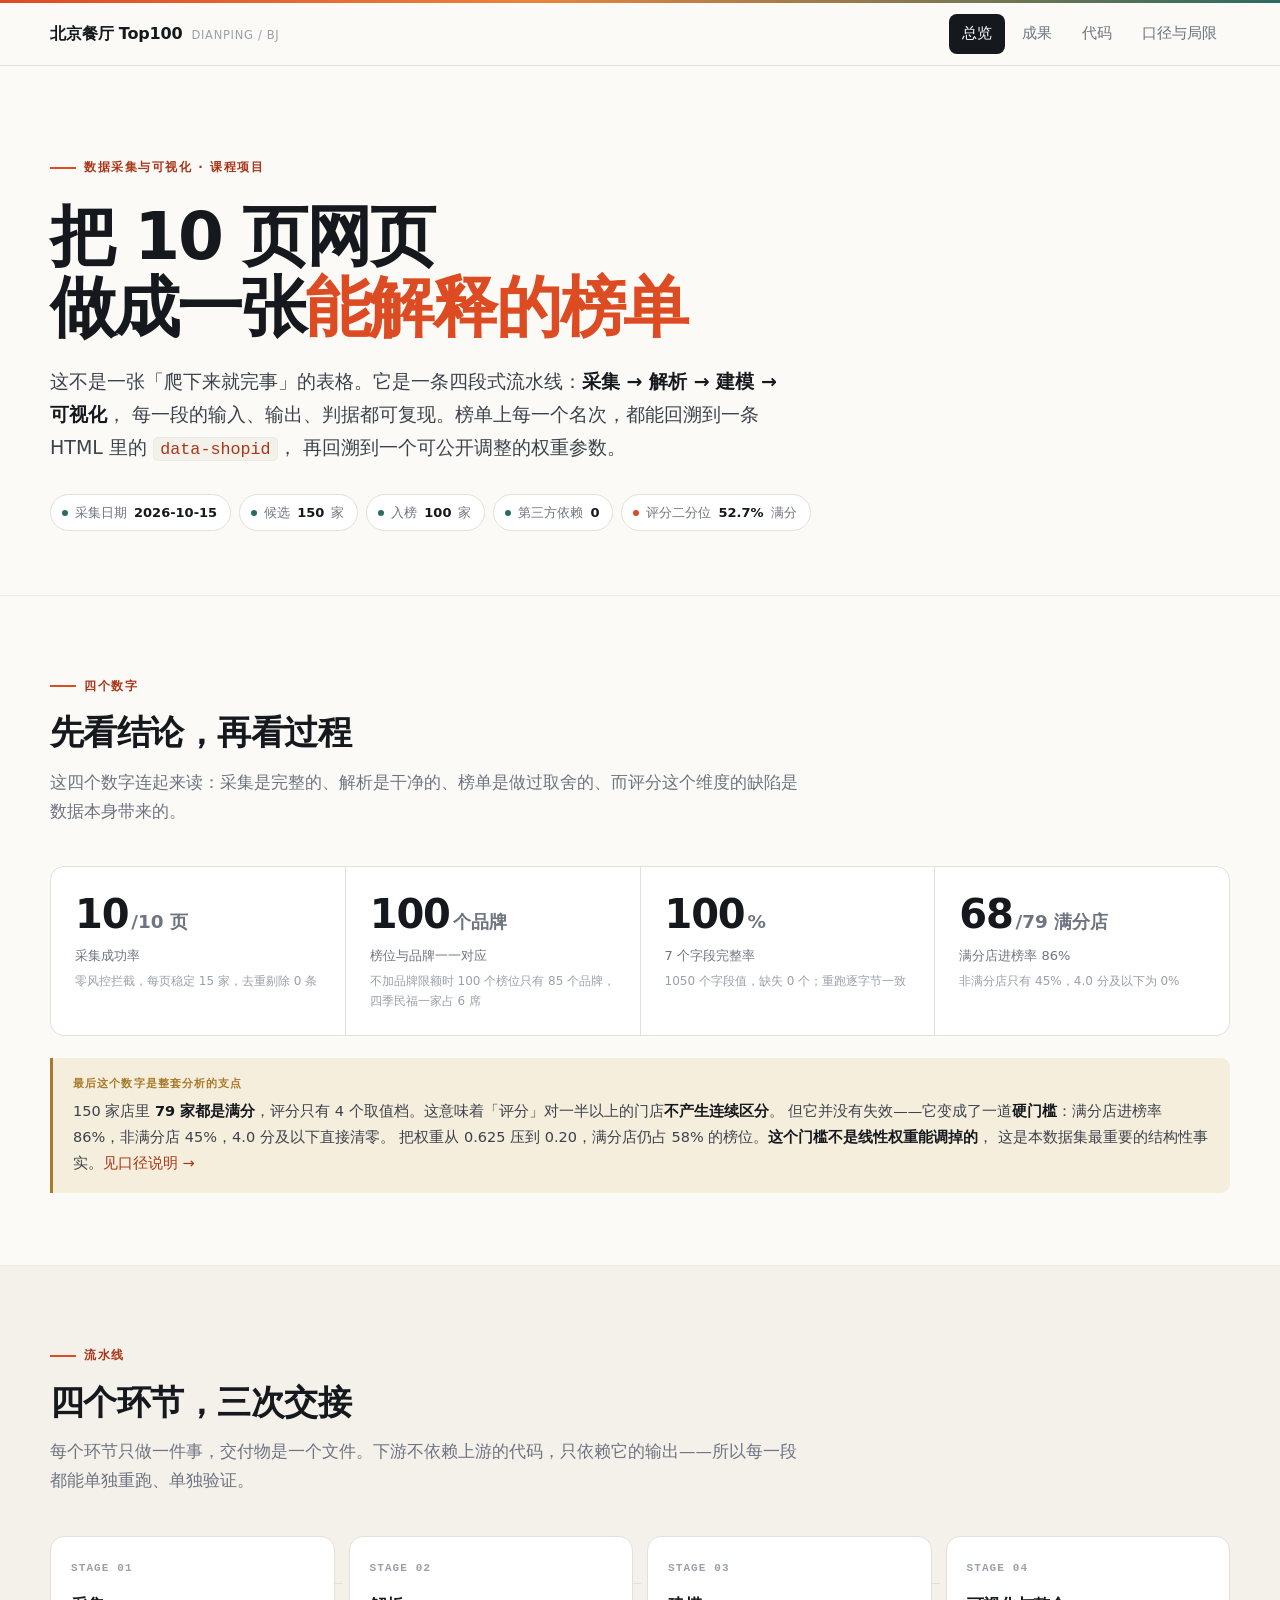
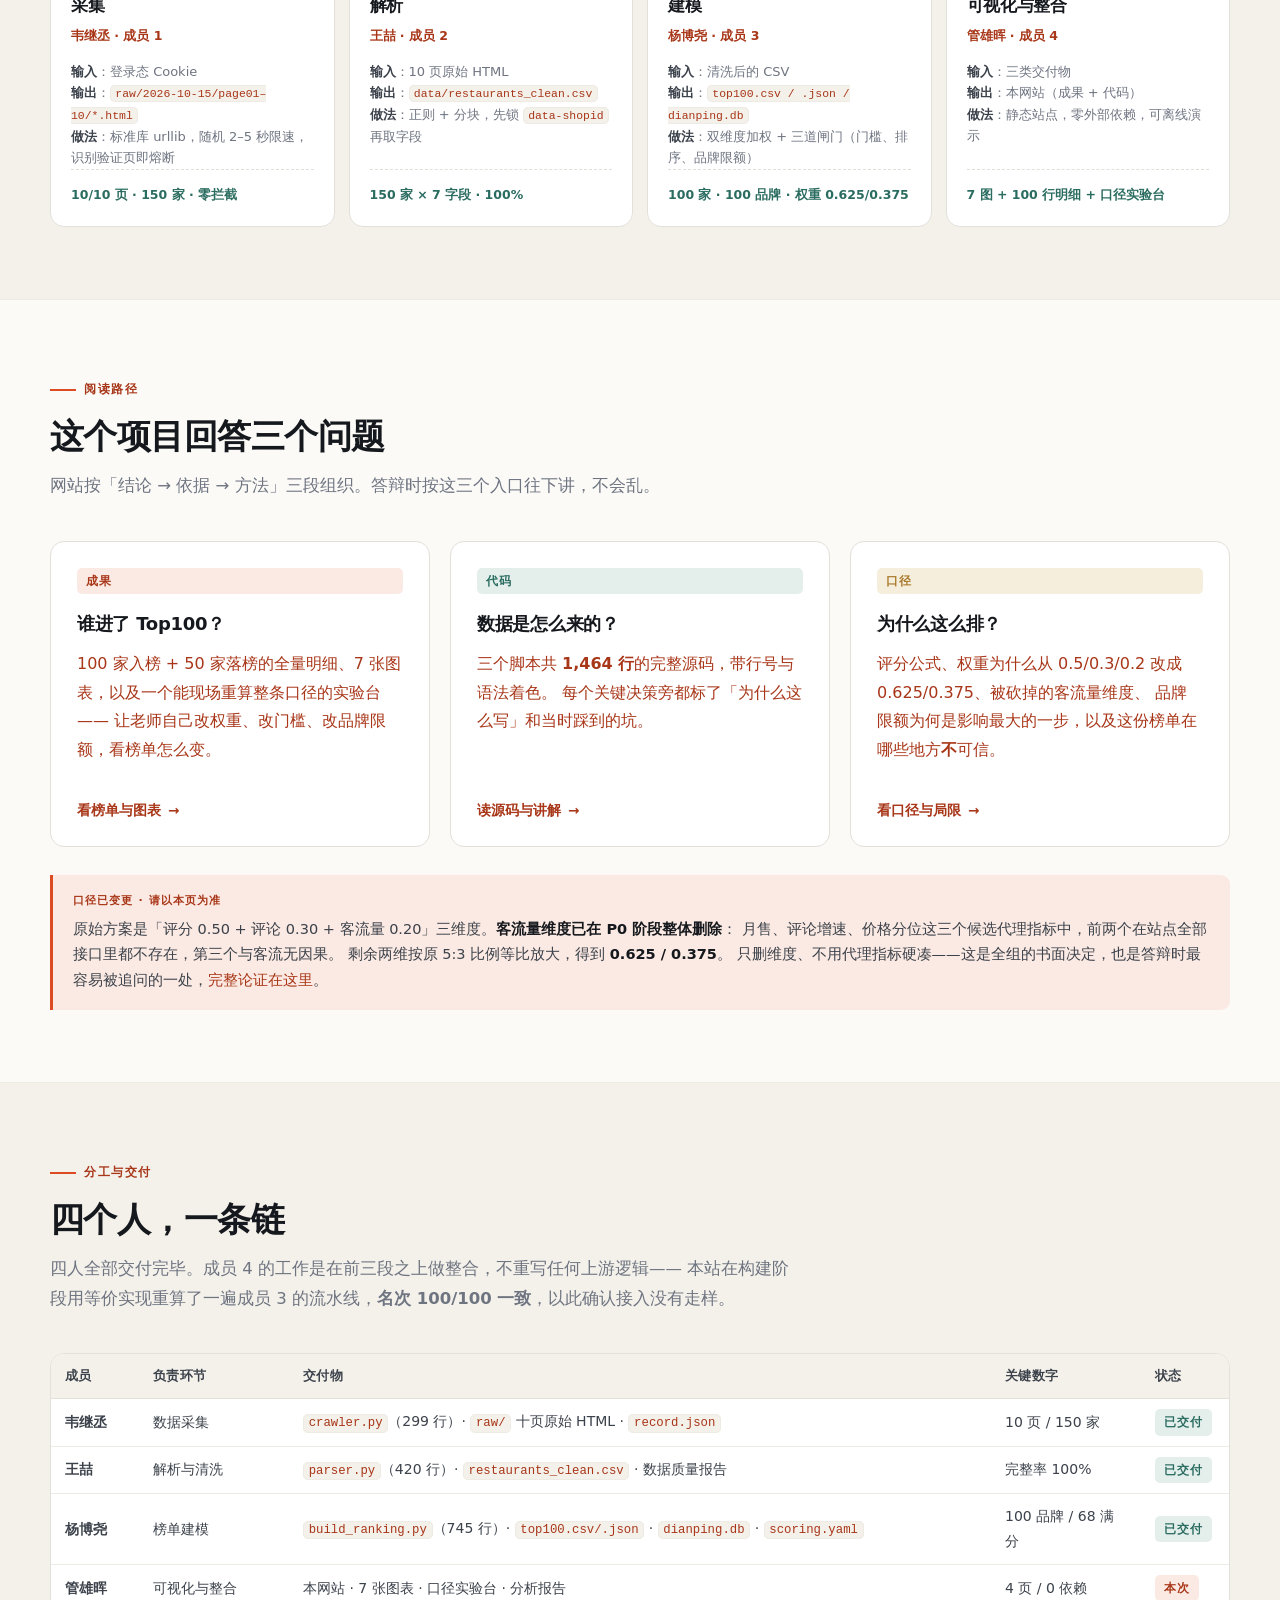
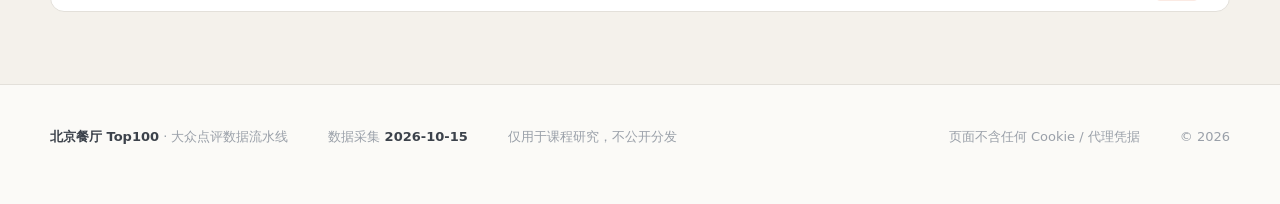
==== index.html @ 72a6d3bc "Initial commit: Beijing restaurant Top100 site (results + code)" ====
<!DOCTYPE html>
<html lang="zh-CN">
<head>
<meta charset="utf-8">
<meta name="viewport" content="width=device-width, initial-scale=1">
<title>北京餐厅 Top100 · 大众点评数据流水线</title>
<meta name="description" content="从 10 页原始网页到一张可解释的餐厅榜单：采集、解析、建模、可视化四段流水线的完整交付。">
<link rel="stylesheet" href="assets/base.css">
<link rel="icon" href="data:image/svg+xml,<svg xmlns='http://www.w3.org/2000/svg' viewBox='0 0 32 32'><rect width='32' height='32' rx='7' fill='%23DD4B22'/><text x='16' y='23' font-size='18' font-family='sans-serif' font-weight='700' fill='white' text-anchor='middle'>京</text></svg>">
</head>
<body data-page="home">

<header class="topbar">
  <div class="wrap topbar-inner">
    <a class="brand" href="index.html"><b>北京餐厅 Top100</b><span>Dianping&nbsp;/&nbsp;BJ</span></a>
    <nav class="nav">
      <a href="index.html" class="on">总览</a>
      <a href="results.html">成果</a>
      <a href="code.html">代码</a>
      <a href="method.html">口径与局限</a>
    </nav>
  </div>
</header>

<main>

<section class="hero">
  <div class="wrap">
    <div class="kicker">数据采集与可视化 · 课程项目</div>
    <h1>把 10 页网页<br>做成一张<em>能解释的榜单</em></h1>
    <p class="lead">
      这不是一张「爬下来就完事」的表格。它是一条四段式流水线：<strong>采集 → 解析 → 建模 → 可视化</strong>，
      每一段的输入、输出、判据都可复现。榜单上每一个名次，都能回溯到一条 HTML 里的 <code>data-shopid</code>，
      再回溯到一个可公开调整的权重参数。
    </p>
    <div class="chips">
      <span class="chip ok"><i></i>采集日期 <b>2026-10-15</b></span>
      <span class="chip ok"><i></i>候选 <b data-num="stats.n">150</b> 家</span>
      <span class="chip ok"><i></i>入榜 <b data-num="stats.n_top">100</b> 家</span>
      <span class="chip ok"><i></i>第三方依赖 <b>0</b></span>
      <span class="chip warn"><i></i>评分二分位 <b>52.7%</b> 满分</span>
    </div>
  </div>
</section>

<section>
  <div class="wrap">
    <div class="sec-head">
      <div class="kicker">四个数字</div>
      <h2>先看结论，再看过程</h2>
      <p>这四个数字连起来读：采集是完整的、解析是干净的、榜单是做过取舍的、而评分这个维度的缺陷是数据本身带来的。</p>
    </div>
    <div class="kpis">
      <div class="kpi">
        <div class="v"><span data-num="stats.pages">10</span><small>/10 页</small></div>
        <div class="k">采集成功率</div>
        <div class="knote">零风控拦截，每页稳定 <span data-num="stats.per_page">15</span> 家，去重剔除 0 条</div>
      </div>
      <div class="kpi">
        <div class="v"><span data-num="meta.boundary.brands">100</span><small>个品牌</small></div>
        <div class="k">榜位与品牌一一对应</div>
        <div class="knote">不加品牌限额时 100 个榜位只有 85 个品牌，四季民福一家占 6 席</div>
      </div>
      <div class="kpi">
        <div class="v">100<small>%</small></div>
        <div class="k">7 个字段完整率</div>
        <div class="knote">1050 个字段值，缺失 0 个；重跑逐字节一致</div>
      </div>
      <div class="kpi">
        <div class="v"><span data-num="meta.boundary.n5">68</span><small>/79 满分店</small></div>
        <div class="k">满分店进榜率 <span data-num="meta.boundary.band5_rate">86</span>%</div>
        <div class="knote">非满分店只有 <span data-num="meta.boundary.nonfull_rate">45</span>%，4.0 分及以下为 0%</div>
      </div>
    </div>
    <div class="note gold" style="margin-top:22px">
      <span class="tag">最后这个数字是整套分析的支点</span>
      <p>150 家店里 <b>79 家都是满分</b>，评分只有 4 个取值档。这意味着「评分」对一半以上的门店<b>不产生连续区分</b>。
      但它并没有失效——它变成了一道<b>硬门槛</b>：满分店进榜率 86%，非满分店 45%，4.0 分及以下直接清零。
      把权重从 0.625 压到 0.20，满分店仍占 58% 的榜位。<b>这个门槛不是线性权重能调掉的</b>，
      这是本数据集最重要的结构性事实。<a href="method.html">见口径说明 →</a></p>
    </div>
  </div>
</section>

<section class="tint">
  <div class="wrap">
    <div class="sec-head">
      <div class="kicker">流水线</div>
      <h2>四个环节，三次交接</h2>
      <p>每个环节只做一件事，交付物是一个文件。下游不依赖上游的代码，只依赖它的输出——所以每一段都能单独重跑、单独验证。</p>
    </div>
    <div class="pipe">
      <div class="stage">
        <div class="idx">STAGE 01</div>
        <h3>采集</h3>
        <div class="who">韦继丞 · 成员 1</div>
        <div class="io">
          <b>输入</b>：登录态 Cookie<br>
          <b>输出</b>：<code>raw/2026-10-15/page01–10/*.html</code><br>
          <b>做法</b>：标准库 urllib，随机 2–5 秒限速，识别验证页即熔断
        </div>
        <div class="verdict">10/10 页 · 150 家 · 零拦截</div>
      </div>
      <div class="stage">
        <div class="idx">STAGE 02</div>
        <h3>解析</h3>
        <div class="who">王喆 · 成员 2</div>
        <div class="io">
          <b>输入</b>：10 页原始 HTML<br>
          <b>输出</b>：<code>data/restaurants_clean.csv</code><br>
          <b>做法</b>：正则 + 分块，先锁 <code>data-shopid</code> 再取字段
        </div>
        <div class="verdict">150 家 × 7 字段 · 100%</div>
      </div>
      <div class="stage">
        <div class="idx">STAGE 03</div>
        <h3>建模</h3>
        <div class="who">杨博尧 · 成员 3</div>
        <div class="io">
          <b>输入</b>：清洗后的 CSV<br>
          <b>输出</b>：<code>top100.csv / .json / dianping.db</code><br>
          <b>做法</b>：双维度加权 + 三道闸门（门槛、排序、品牌限额）
        </div>
        <div class="verdict">100 家 · 100 品牌 · 权重 0.625/0.375</div>
      </div>
      <div class="stage">
        <div class="idx">STAGE 04</div>
        <h3>可视化与整合</h3>
        <div class="who">管雄晖 · 成员 4</div>
        <div class="io">
          <b>输入</b>：三类交付物<br>
          <b>输出</b>：本网站（成果 + 代码）<br>
          <b>做法</b>：静态站点，零外部依赖，可离线演示
        </div>
        <div class="verdict">7 图 + 100 行明细 + 口径实验台</div>
      </div>
    </div>
  </div>
</section>

<section>
  <div class="wrap">
    <div class="sec-head">
      <div class="kicker">阅读路径</div>
      <h2>这个项目回答三个问题</h2>
      <p>网站按「结论 → 依据 → 方法」三段组织。答辩时按这三个入口往下讲，不会乱。</p>
    </div>
    <div class="grid-3">
      <a class="card card-link" href="results.html">
        <span class="tagline warn">成果</span>
        <h3 style="margin-top:14px">谁进了 Top100？</h3>
        <p>100 家入榜 + 50 家落榜的全量明细、7 张图表，以及一个能现场重算整条口径的实验台——
        让老师自己改权重、改门槛、改品牌限额，看榜单怎么变。</p>
        <span class="arrow">看榜单与图表</span>
      </a>
      <a class="card card-link" href="code.html">
        <span class="tagline">代码</span>
        <h3 style="margin-top:14px">数据是怎么来的？</h3>
        <p>三个脚本共 <b>1,464 行</b>的完整源码，带行号与语法着色。
        每个关键决策旁都标了「为什么这么写」和当时踩到的坑。</p>
        <span class="arrow">读源码与讲解</span>
      </a>
      <a class="card card-link" href="method.html">
        <span class="tagline gold">口径</span>
        <h3 style="margin-top:14px">为什么这么排？</h3>
        <p>评分公式、权重为什么从 0.5/0.3/0.2 改成 0.625/0.375、被砍掉的客流量维度、
        品牌限额为何是影响最大的一步，以及这份榜单在哪些地方<b>不</b>可信。</p>
        <span class="arrow">看口径与局限</span>
      </a>
    </div>

    <div class="note" style="margin-top:28px">
      <span class="tag">口径已变更 · 请以本页为准</span>
      <p>原始方案是「评分 0.50 + 评论 0.30 + 客流量 0.20」三维度。<b>客流量维度已在 P0 阶段整体删除</b>：
      月售、评论增速、价格分位这三个候选代理指标中，前两个在站点全部接口里都不存在，第三个与客流无因果。
      剩余两维按原 5:3 比例等比放大，得到 <b>0.625 / 0.375</b>。
      只删维度、不用代理指标硬凑——这是全组的书面决定，也是答辩时最容易被追问的一处，<a href="method.html">完整论证在这里</a>。</p>
    </div>
  </div>
</section>

<section class="tint">
  <div class="wrap">
    <div class="sec-head">
      <div class="kicker">分工与交付</div>
      <h2>四个人，一条链</h2>
      <p>四人全部交付完毕。成员 4 的工作是在前三段之上做整合，不重写任何上游逻辑——
      本站在构建阶段用等价实现重算了一遍成员 3 的流水线，<b>名次 100/100 一致</b>，以此确认接入没有走样。</p>
    </div>
    <div class="tbl-wrap">
      <table class="tbl">
        <thead>
          <tr><th style="width:88px">成员</th><th style="width:150px">负责环节</th><th>交付物</th><th style="width:150px">关键数字</th><th style="width:88px">状态</th></tr>
        </thead>
        <tbody>
          <tr>
            <td><b>韦继丞</b></td><td>数据采集</td>
            <td><code>crawler.py</code>（299 行）· <code>raw/</code> 十页原始 HTML · <code>record.json</code></td>
            <td class="num">10 页 / 150 家</td>
            <td><span class="tagline">已交付</span></td>
          </tr>
          <tr>
            <td><b>王喆</b></td><td>解析与清洗</td>
            <td><code>parser.py</code>（420 行）· <code>restaurants_clean.csv</code> · 数据质量报告</td>
            <td class="num">完整率 100%</td>
            <td><span class="tagline">已交付</span></td>
          </tr>
          <tr>
            <td><b>杨博尧</b></td><td>榜单建模</td>
            <td><code>build_ranking.py</code>（745 行）· <code>top100.csv/.json</code> · <code>dianping.db</code> · <code>scoring.yaml</code></td>
            <td class="num">100 品牌 / 68 满分</td>
            <td><span class="tagline">已交付</span></td>
          </tr>
          <tr>
            <td><b>管雄晖</b></td><td>可视化与整合</td>
            <td>本网站 · 7 张图表 · 口径实验台 · 分析报告</td>
            <td class="num">4 页 / 0 依赖</td>
            <td><span class="tagline warn">本次</span></td>
          </tr>
        </tbody>
      </table>
    </div>
  </div>
</section>

</main>

<footer>
  <div class="wrap row">
    <span><b>北京餐厅 Top100</b> · 大众点评数据流水线</span>
    <span>数据采集 <b>2026-10-15</b></span>
    <span>仅用于课程研究，不公开分发</span>
    <span class="sep"></span>
    <span>页面不含任何 Cookie / 代理凭据</span>
    <span>© <span id="year">2026</span></span>
  </div>
</footer>

<script src="assets/data.js"></script>
<script src="assets/app.js"></script>
</body>
</html>
---- assets/base.css ----
/* ==========================================================================
   北京餐厅 Top100 · 站点样式
   零外部依赖：无 CDN、无 Web Font、无框架。答辩现场断网也能完整显示。
   ========================================================================== */

:root {
  --ink:        #15181D;
  --ink-2:      #3C424B;
  --ink-3:      #6E7480;
  --ink-4:      #9AA0A9;
  --line:       #E3E0DA;
  --line-soft:  #EEEBE5;
  --bg:         #FBFAF7;
  --bg-tint:    #F4F1EB;
  --card:       #FFFFFF;

  --brand:      #DD4B22;
  --brand-ink:  #A83618;
  --brand-soft: #FBEAE3;
  --teal:       #2A6C60;
  --teal-soft:  #E4EFEC;
  --gold:       #A8792A;
  --gold-soft:  #F6EEDD;

  --radius:     14px;
  --radius-sm:  9px;
  --shadow:     0 1px 2px rgba(21, 24, 29, .04), 0 8px 24px -12px rgba(21, 24, 29, .12);

  --mono: "Cascadia Mono", "JetBrains Mono", "SFMono-Regular", Consolas, "Liberation Mono", monospace;
  --sans: system-ui, -apple-system, "Segoe UI", "Microsoft YaHei", "PingFang SC",
          "Hiragino Sans GB", "Noto Sans SC", sans-serif;
}

* { box-sizing: border-box; }

html { -webkit-text-size-adjust: 100%; scroll-behavior: smooth; }

body {
  margin: 0;
  background: var(--bg);
  color: var(--ink-2);
  font-family: var(--sans);
  font-size: 16px;
  line-height: 1.78;
  -webkit-font-smoothing: antialiased;
  text-rendering: optimizeLegibility;
}

img { max-width: 100%; display: block; }
a { color: var(--brand-ink); text-decoration: none; }
a:hover { text-decoration: underline; text-underline-offset: 3px; }

h1, h2, h3, h4 { color: var(--ink); font-weight: 700; letter-spacing: -.015em; margin: 0; }
p { margin: 0 0 1em; }
ul, ol { margin: 0 0 1em; padding-left: 1.35em; }
li { margin: .3em 0; }
strong { color: var(--ink); font-weight: 650; }
code {
  font-family: var(--mono);
  font-size: .88em;
  background: var(--bg-tint);
  border: 1px solid var(--line-soft);
  border-radius: 5px;
  padding: .1em .38em;
  color: var(--brand-ink);
}

.num { font-variant-numeric: tabular-nums; font-feature-settings: "tnum" 1; }

/* ------------------------------------------------------------------ 布局 */
.wrap { width: min(1180px, 100% - 48px); margin-inline: auto; }
.wrap-narrow { width: min(880px, 100% - 48px); margin-inline: auto; }

section { padding: 72px 0; }
section + section { border-top: 1px solid var(--line-soft); }
section.tint { background: var(--bg-tint); }

.stack-sm > * + * { margin-top: 12px; }
.stack    > * + * { margin-top: 22px; }
.stack-lg > * + * { margin-top: 40px; }

/* ------------------------------------------------------------------ 顶栏 */
.topbar {
  position: sticky; top: 0; z-index: 50;
  background: rgba(251, 250, 247, .9);
  backdrop-filter: saturate(1.6) blur(12px);
  border-bottom: 1px solid var(--line);
}
.topbar::before {
  content: ""; display: block; height: 3px;
  background: linear-gradient(90deg, var(--brand) 0%, #E8843D 42%, var(--teal) 100%);
}
.topbar-inner {
  display: flex; align-items: center; gap: 28px;
  height: 62px;
}
.brand { display: flex; align-items: baseline; gap: 9px; flex: none; }
.brand b { font-size: 16px; font-weight: 700; color: var(--ink); letter-spacing: -.01em; }
.brand span { font-size: 11.5px; color: var(--ink-4); letter-spacing: .06em; text-transform: uppercase; }

.nav { display: flex; gap: 4px; margin-left: auto; flex-wrap: wrap; }
.nav a {
  padding: 7px 13px; border-radius: 8px; font-size: 14.5px;
  color: var(--ink-3); font-weight: 500; white-space: nowrap;
}
.nav a:hover { background: var(--bg-tint); color: var(--ink); text-decoration: none; }
.nav a.on { background: var(--ink); color: #fff; }

/* ------------------------------------------------------------------ 页头 */
.hero { padding: 84px 0 64px; }
.kicker {
  display: inline-flex; align-items: center; gap: 8px;
  font-size: 12px; font-weight: 650; letter-spacing: .13em; text-transform: uppercase;
  color: var(--brand-ink); margin-bottom: 22px;
}
.kicker::before { content: ""; width: 26px; height: 2px; background: var(--brand); }

.hero h1 {
  font-size: clamp(38px, 5.6vw, 66px);
  line-height: 1.08;
  letter-spacing: -.035em;
  margin: 0 0 22px;
}
.hero h1 em { font-style: normal; color: var(--brand); }

.lead {
  font-size: clamp(16px, 1.6vw, 19px);
  line-height: 1.72;
  color: var(--ink-2);
  max-width: 62ch;
  margin-bottom: 30px;
}

.chips { display: flex; flex-wrap: wrap; gap: 8px; }
.chip {
  display: inline-flex; align-items: center; gap: 7px;
  padding: 6px 13px 6px 11px;
  border: 1px solid var(--line); border-radius: 999px;
  background: var(--card);
  font-size: 13px; color: var(--ink-3);
  font-variant-numeric: tabular-nums;
}
.chip b { color: var(--ink); font-weight: 650; }
.chip i { width: 6px; height: 6px; border-radius: 50%; background: var(--ink-4); font-style: normal; }
.chip.ok i { background: var(--teal); }
.chip.warn i { background: var(--brand); }
button.chip { font: inherit; cursor: pointer; font-size: 13px; color: var(--ink-3); }
button.chip:hover { border-color: var(--ink-4); color: var(--ink); }
button.chip.on { border-color: var(--ink); color: var(--ink); font-weight: 600; background: var(--bg-tint); }

/* ------------------------------------------------------------------ 标题块 */
.sec-head { margin-bottom: 40px; max-width: 74ch; }
.sec-head .kicker { margin-bottom: 14px; }
.sec-head h2 { font-size: clamp(25px, 3vw, 34px); line-height: 1.25; margin-bottom: 14px; }
.sec-head p { font-size: 16.5px; color: var(--ink-3); margin: 0; }
.sec-head.center { margin-inline: auto; text-align: center; }
.sec-head.center .kicker { justify-content: center; }

/* ------------------------------------------------------------------ KPI */
.kpis {
  display: grid; gap: 1px; background: var(--line);
  border: 1px solid var(--line); border-radius: var(--radius);
  overflow: hidden;
  grid-template-columns: repeat(4, 1fr);
}
.kpi { background: var(--card); padding: 26px 24px 24px; }
.kpi .v {
  font-size: clamp(28px, 3.4vw, 40px); font-weight: 700; color: var(--ink);
  line-height: 1.05; letter-spacing: -.03em;
  font-variant-numeric: tabular-nums;
}
.kpi .v small { font-size: .46em; font-weight: 600; color: var(--ink-3); margin-left: 3px; letter-spacing: 0; }
.kpi .k { font-size: 13px; color: var(--ink-3); margin-top: 9px; }
.knote { font-size: 12px; color: var(--ink-4); margin-top: 5px; line-height: 1.6; }

/* ------------------------------------------------------------------ 流水线 */
.pipe { display: grid; grid-template-columns: repeat(4, 1fr); gap: 14px; }
.stage {
  position: relative; background: var(--card);
  border: 1px solid var(--line); border-radius: var(--radius);
  padding: 22px 20px 20px;
  display: flex; flex-direction: column;
}
.stage::after {
  content: ""; position: absolute; right: -9px; top: 50%; width: 9px; height: 1px;
  background: var(--line); top: 46px;
}
.stage:last-child::after { display: none; }
.stage .idx {
  font-family: var(--mono); font-size: 11px; font-weight: 600; letter-spacing: .1em;
  color: var(--ink-4); margin-bottom: 12px;
}
.stage h3 { font-size: 17px; margin-bottom: 4px; }
.stage .who { font-size: 12.5px; color: var(--brand-ink); font-weight: 600; margin-bottom: 14px; }
.stage .io { font-size: 13px; color: var(--ink-3); line-height: 1.65; }
.stage .io b { color: var(--ink-2); font-weight: 600; }
.stage .verdict {
  margin-top: auto; padding-top: 14px; border-top: 1px dashed var(--line);
  font-size: 12.5px; color: var(--teal); font-weight: 600;
}

/* ------------------------------------------------------------------ 卡片 */
.grid-2 { display: grid; grid-template-columns: repeat(2, 1fr); gap: 20px; }
.grid-3 { display: grid; grid-template-columns: repeat(3, 1fr); gap: 20px; }
.card {
  background: var(--card); border: 1px solid var(--line);
  border-radius: var(--radius); padding: 26px 26px 24px;
}
.card h3 { font-size: 18px; margin-bottom: 10px; }
.card p:last-child { margin-bottom: 0; }

.card-link {
  display: flex; flex-direction: column; min-height: 200px;
  transition: border-color .18s, box-shadow .18s, transform .18s;
}
.card-link:hover { border-color: var(--ink-4); box-shadow: var(--shadow); text-decoration: none; }
.card-link .arrow {
  margin-top: auto; padding-top: 18px; font-size: 13.5px; font-weight: 650;
  color: var(--brand-ink); display: flex; align-items: center; gap: 7px;
}
.card-link .arrow::after { content: "→"; transition: transform .18s; }
.card-link:hover .arrow::after { transform: translateX(4px); }

/* ------------------------------------------------------------------ 提示块 */
.note {
  border-left: 3px solid var(--brand);
  background: var(--brand-soft);
  border-radius: 0 var(--radius-sm) var(--radius-sm) 0;
  padding: 16px 20px;
  font-size: 14.5px; color: var(--ink-2);
}
.note.teal { border-color: var(--teal); background: var(--teal-soft); }
.note.gold { border-color: var(--gold); background: var(--gold-soft); }
.note.grey { border-color: var(--ink-4); background: var(--bg-tint); }
.note b { color: var(--ink); }
.note p:last-child { margin-bottom: 0; }
.note .tag {
  display: block; font-size: 11px; font-weight: 700; letter-spacing: .1em;
  text-transform: uppercase; color: var(--brand-ink); margin-bottom: 6px;
}
.note.teal .tag { color: var(--teal); }
.note.gold .tag { color: var(--gold); }
.note.grey .tag { color: var(--ink-3); }

/* ------------------------------------------------------------------ 表格 */
.tbl-wrap {
  border: 1px solid var(--line); border-radius: var(--radius);
  background: var(--card); overflow: auto;
}
table.tbl { width: 100%; border-collapse: collapse; font-size: 14px; }
table.tbl th {
  position: sticky; top: 0; z-index: 2;
  background: var(--bg-tint);
  text-align: left; font-weight: 650; color: var(--ink-2);
  font-size: 12.5px; letter-spacing: .02em;
  padding: 11px 14px; border-bottom: 1px solid var(--line); white-space: nowrap;
}
table.tbl td { padding: 10px 14px; border-bottom: 1px solid var(--line-soft); vertical-align: middle; }
table.tbl tbody tr:last-child td { border-bottom: 0; }
table.tbl tbody tr:hover { background: #FDFBF7; }
table.tbl td.n, table.tbl th.n { text-align: right; font-variant-numeric: tabular-nums; }
table.tbl caption { caption-side: bottom; text-align: left; padding: 12px 14px; font-size: 12.5px; color: var(--ink-4); }

/* ------------------------------------------------------------------ 榜单 */
.podium { display: grid; grid-template-columns: repeat(3, 1fr); gap: 16px; margin-bottom: 28px; }
.pod {
  background: var(--card); border: 1px solid var(--line); border-radius: var(--radius);
  padding: 24px 22px; position: relative; overflow: hidden;
}
.pod::before {
  content: ""; position: absolute; inset: 0 0 auto; height: 3px;
  background: var(--line);
}
.pod.r1::before { background: linear-gradient(90deg, var(--brand), #E8843D); }
.pod.r2::before { background: var(--ink-2); }
.pod.r3::before { background: var(--gold); }
.pod .rk {
  font-family: var(--mono); font-size: 12px; font-weight: 700; letter-spacing: .12em;
  color: var(--ink-4); margin-bottom: 10px;
}
.pod .nm { font-size: 18px; font-weight: 700; color: var(--ink); line-height: 1.4; margin-bottom: 6px; }
.pod .meta { font-size: 12.5px; color: var(--ink-3); margin-bottom: 16px; }
.pod .sc {
  font-size: 30px; font-weight: 700; color: var(--brand-ink); letter-spacing: -.03em;
  font-variant-numeric: tabular-nums; line-height: 1;
}
.pod .sc small { font-size: 12px; font-weight: 600; color: var(--ink-4); margin-left: 5px; letter-spacing: 0; }

.toolbar { display: flex; flex-wrap: wrap; gap: 10px; align-items: center; margin-bottom: 16px; }
.field {
  display: flex; align-items: center; gap: 8px;
  border: 1px solid var(--line); background: var(--card);
  border-radius: 9px; padding: 0 12px; height: 40px;
}
.field label { font-size: 12.5px; color: var(--ink-4); white-space: nowrap; }
.field input, .field select {
  border: 0; outline: 0; background: transparent; font: inherit;
  font-size: 14px; color: var(--ink); min-width: 0;
}
.field input[type="search"] { width: 190px; }
.field select { cursor: pointer; padding-right: 4px; }
.field:focus-within { border-color: var(--ink-4); }
.spacer { flex: 1; }
.count { font-size: 13px; color: var(--ink-4); font-variant-numeric: tabular-nums; }

.rank-tbl td.name { font-weight: 600; color: var(--ink); min-width: 240px; }
.rank-tbl .bar {
  position: relative; height: 6px; border-radius: 3px; background: var(--line-soft);
  min-width: 96px; overflow: hidden;
}
.rank-tbl .bar span { position: absolute; inset: 0 auto 0 0; border-radius: 3px; background: var(--brand); }
.rank-tbl .stars { color: var(--brand); letter-spacing: .02em; font-size: 13px; }
.rank-tbl .dim { color: var(--ink-4); }
table.tbl tbody tr.dim td { opacity: .52; }

/* ------------------------------------------------------------------ 图表 */
.charts { display: grid; grid-template-columns: repeat(2, 1fr); gap: 20px; }
.chart { background: var(--card); border: 1px solid var(--line); border-radius: var(--radius); padding: 24px; }
.chart.full { grid-column: 1 / -1; }
.chart header { margin-bottom: 6px; }
.chart h3 { font-size: 16.5px; margin-bottom: 4px; }
.chart .sub { font-size: 12.5px; color: var(--ink-4); }
.chart svg { width: 100%; height: auto; display: block; margin: 14px 0 4px; overflow: visible; }
.chart .read {
  margin-top: 14px; padding-top: 13px; border-top: 1px dashed var(--line);
  font-size: 13.5px; color: var(--ink-2); line-height: 1.7;
}
.chart .read b { color: var(--brand-ink); }

.legend { display: flex; flex-wrap: wrap; gap: 16px; font-size: 12.5px; color: var(--ink-3); margin-top: 6px; }
.legend i { display: inline-block; width: 10px; height: 10px; border-radius: 3px; margin-right: 6px; vertical-align: -1px; }

/* ------------------------------------------------------------------ 权重互动 */
.sim {
  background: var(--card); border: 1px solid var(--line); border-radius: var(--radius);
  padding: 26px;
}
.sim-top { display: flex; flex-wrap: wrap; gap: 24px; align-items: flex-end; margin-bottom: 22px; }
.sim-top .lbl { font-size: 13px; color: var(--ink-3); margin-bottom: 8px; }
.sim-top .val { font-size: 26px; font-weight: 700; color: var(--ink); font-variant-numeric: tabular-nums; letter-spacing: -.02em; }
input[type="range"] {
  -webkit-appearance: none; appearance: none;
  width: min(420px, 100%); height: 26px; background: transparent; cursor: pointer;
}
input[type="range"]::-webkit-slider-runnable-track {
  height: 4px; border-radius: 2px;
  background: linear-gradient(90deg, var(--brand) var(--pct, 62.5%), var(--line) var(--pct, 62.5%));
}
input[type="range"]::-webkit-slider-thumb {
  -webkit-appearance: none; width: 18px; height: 18px; border-radius: 50%;
  background: #fff; border: 2px solid var(--brand); margin-top: -7px;
  box-shadow: 0 1px 4px rgba(0,0,0,.18);
}
input[type="range"]::-moz-range-track { height: 4px; border-radius: 2px; background: var(--line); }
input[type="range"]::-moz-range-progress { height: 4px; border-radius: 2px; background: var(--brand); }
input[type="range"]::-moz-range-thumb { width: 16px; height: 16px; border-radius: 50%; background: #fff; border: 2px solid var(--brand); }

.sim-rows { display: grid; gap: 6px; }
.sim-row {
  display: grid; grid-template-columns: 42px minmax(0, 1.05fr) minmax(150px, 1.15fr) 66px;
  gap: 14px; align-items: center; font-size: 13.5px;
  padding: 5px 8px; border-radius: 7px;
}
.sim-row .rk { font-family: var(--mono); font-size: 12px; color: var(--ink-4); text-align: right; }
.sim-row .nm { color: var(--ink); font-weight: 550; overflow: hidden; text-overflow: ellipsis; white-space: nowrap; }
.sim-row .track { height: 8px; background: var(--line-soft); border-radius: 4px; overflow: hidden; }
.sim-row .track span { display: block; height: 100%; border-radius: 4px; }
.sim-row .sc { text-align: right; font-variant-numeric: tabular-nums; color: var(--ink-2); }
.sim-row.chg { background: var(--gold-soft); }
.sim-row.chg .nm::after { content: " ●"; color: var(--gold); font-size: 9px; vertical-align: 2px; }
.sim-foot { display: flex; flex-wrap: wrap; gap: 22px; margin-top: 20px; padding-top: 16px; border-top: 1px solid var(--line-soft); }
.sim-foot div { font-size: 13px; color: var(--ink-3); }
.sim-foot b { color: var(--ink); font-variant-numeric: tabular-nums; }

/* ------------------------------------------------------------------ 代码 */
.tabs { display: flex; gap: 6px; margin-bottom: 24px; border-bottom: 1px solid var(--line); }
.tabs button {
  appearance: none; border: 0; background: transparent; cursor: pointer;
  font: inherit; font-size: 15px; font-weight: 600; color: var(--ink-3);
  padding: 12px 16px; border-bottom: 2px solid transparent; margin-bottom: -1px;
}
.tabs button:hover { color: var(--ink); }
.tabs button.on { color: var(--ink); border-bottom-color: var(--brand); }
.tabs button small { display: block; font-size: 11.5px; font-weight: 500; color: var(--ink-4); letter-spacing: .02em; }

.codewrap {
  border: 1px solid var(--line); border-radius: var(--radius);
  background: #1A1D22; overflow: hidden;
}
.codebar {
  display: flex; align-items: center; gap: 12px;
  padding: 10px 16px; background: #22262C; border-bottom: 1px solid #2F343B;
  font-family: var(--mono); font-size: 12px; color: #98A0AA;
}
.codebar .dot { display: flex; gap: 6px; }
.codebar .dot i { width: 9px; height: 9px; border-radius: 50%; background: #3A4048; }
.codebar .path { color: #C9D1D9; }
.codebar .tail { margin-left: auto; }
.codebar button {
  appearance: none; background: #2C3138; border: 1px solid #3A4048; color: #AEB6C0;
  font: inherit; font-size: 11.5px; padding: 4px 10px; border-radius: 6px; cursor: pointer;
}
.codebar button:hover { color: #fff; border-color: #596069; }

pre.code {
  margin: 0; padding: 16px 0; overflow: auto; max-height: 620px;
  font-family: var(--mono); font-size: 13px; line-height: 1.78;
  color: #CBD2DB; tab-size: 4;
}
pre.code .cl { display: flex; padding-right: 18px; }
pre.code .cl:hover { background: #20242A; }
pre.code .cln {
  flex: none; width: 58px; text-align: right; padding-right: 16px;
  color: #525A64; text-decoration: none; user-select: none;
}
pre.code .cl:hover .cln { color: #96A0AA; }
pre.code .clc { white-space: pre; }
pre.code .t-cm { color: #8A94A0; font-style: italic; }
pre.code .t-st { color: #B4D89A; }
pre.code .t-kw { color: #F0906C; }
pre.code .t-bt { color: #86C3E4; }
pre.code .t-nu { color: #E0BC78; }
pre.code .t-cn { color: #D2AEDF; }
pre.code .t-op { color: #A6AFBA; }

details.q { border: 1px solid var(--line); border-radius: var(--radius-sm); background: var(--card); }
details.q + details.q { margin-top: 8px; }
details.q summary {
  cursor: pointer; padding: 14px 18px; font-size: 14.5px; font-weight: 600; color: var(--ink);
  list-style: none; display: flex; gap: 10px; align-items: flex-start;
}
details.q summary::-webkit-details-marker { display: none; }
details.q summary::before {
  content: "Q"; flex: none; font-family: var(--mono); font-size: 11px; font-weight: 700;
  color: var(--brand); background: var(--brand-soft); border-radius: 4px;
  width: 20px; height: 20px; display: grid; place-items: center; margin-top: 2px;
}
details.q[open] summary { border-bottom: 1px solid var(--line-soft); }
details.q .a { padding: 14px 18px 16px 48px; font-size: 14px; color: var(--ink-2); line-height: 1.78; }
details.q .a p:last-child { margin-bottom: 0; }

/* ------------------------------------------------------------------ 公式 */
.formula {
  background: #1A1D22; color: #E6EAF0; border-radius: var(--radius);
  padding: 30px 30px 26px; overflow-x: auto;
}
.formula .eq {
  font-family: var(--mono); font-size: clamp(14px, 1.9vw, 19px); line-height: 1.9;
  white-space: nowrap; color: #E6EAF0;
}
.formula .eq .w { color: #E58C6B; font-weight: 600; }
.formula .eq .f { color: #7FB8D8; }
.formula .hint { margin-top: 16px; font-size: 13px; color: #8F98A3; line-height: 1.95; white-space: normal; }
.formula code {
  background: rgba(255, 255, 255, .09);
  border-color: rgba(255, 255, 255, .16);
  color: #EDB79B;
}

/* ------------------------------------------------------------------ 页脚 */
footer {
  border-top: 1px solid var(--line);
  padding: 40px 0 56px; font-size: 13px; color: var(--ink-4);
}
footer .row { display: flex; flex-wrap: wrap; gap: 18px 40px; align-items: baseline; }
footer b { color: var(--ink-2); font-weight: 600; }
footer .sep { flex: 1; }

/* ------------------------------------------------------------------ 杂项 */
.tagline {
  display: inline-block; font-size: 11.5px; font-weight: 700; letter-spacing: .1em;
  text-transform: uppercase; color: var(--teal); background: var(--teal-soft);
  padding: 3px 9px; border-radius: 5px;
}
.tagline.warn { color: var(--brand-ink); background: var(--brand-soft); }
.tagline.gold { color: var(--gold); background: var(--gold-soft); }

.pending {
  border: 1px dashed var(--ink-4); border-radius: var(--radius);
  background: repeating-linear-gradient(135deg, #FBFAF7 0 12px, #F5F2EC 12px 24px);
  padding: 34px 30px; text-align: center;
}
.pending h3 { font-size: 17px; margin-bottom: 8px; }
.pending p { font-size: 14px; color: var(--ink-3); max-width: 60ch; margin-inline: auto; }
.pending code { background: #fff; }

.qa-count { font-size: 12px; color: var(--ink-4); margin-bottom: 12px; }

.two-col { display: grid; grid-template-columns: 1fr 1fr; gap: 40px; align-items: start; }

.hr-thin { height: 1px; background: var(--line-soft); border: 0; margin: 34px 0; }

/* ------------------------------------------------------------------ 响应式 */
@media (max-width: 1080px) {
  .kpis { grid-template-columns: repeat(2, 1fr); }
  .pipe { grid-template-columns: repeat(2, 1fr); }
  .stage::after { display: none; }
  .charts, .grid-2, .two-col { grid-template-columns: 1fr; }
  .grid-3 { grid-template-columns: 1fr 1fr; }
}
@media (max-width: 720px) {
  .wrap, .wrap-narrow { width: min(100% - 32px, 100%); }
  section { padding: 52px 0; }
  .hero { padding: 52px 0 40px; }
  .kpis { grid-template-columns: 1fr; }
  .pipe { grid-template-columns: 1fr; }
  .podium { grid-template-columns: 1fr; }
  .grid-3 { grid-template-columns: 1fr; }
  .nav { gap: 0; }
  .nav a { padding: 6px 9px; font-size: 13.5px; }
  .brand span { display: none; }
  .sim-row { grid-template-columns: 26px 1fr 58px; }
  .sim-row .track { display: none; }
  table.tbl { font-size: 13px; }
}

@media print {
  .topbar, .nav, .sim, .tabs, .toolbar { display: none; }
  body { background: #fff; }
  section { padding: 28px 0; page-break-inside: avoid; }
  .chart, .card, .kpis { break-inside: avoid; }
  pre.code { max-height: none; }
}
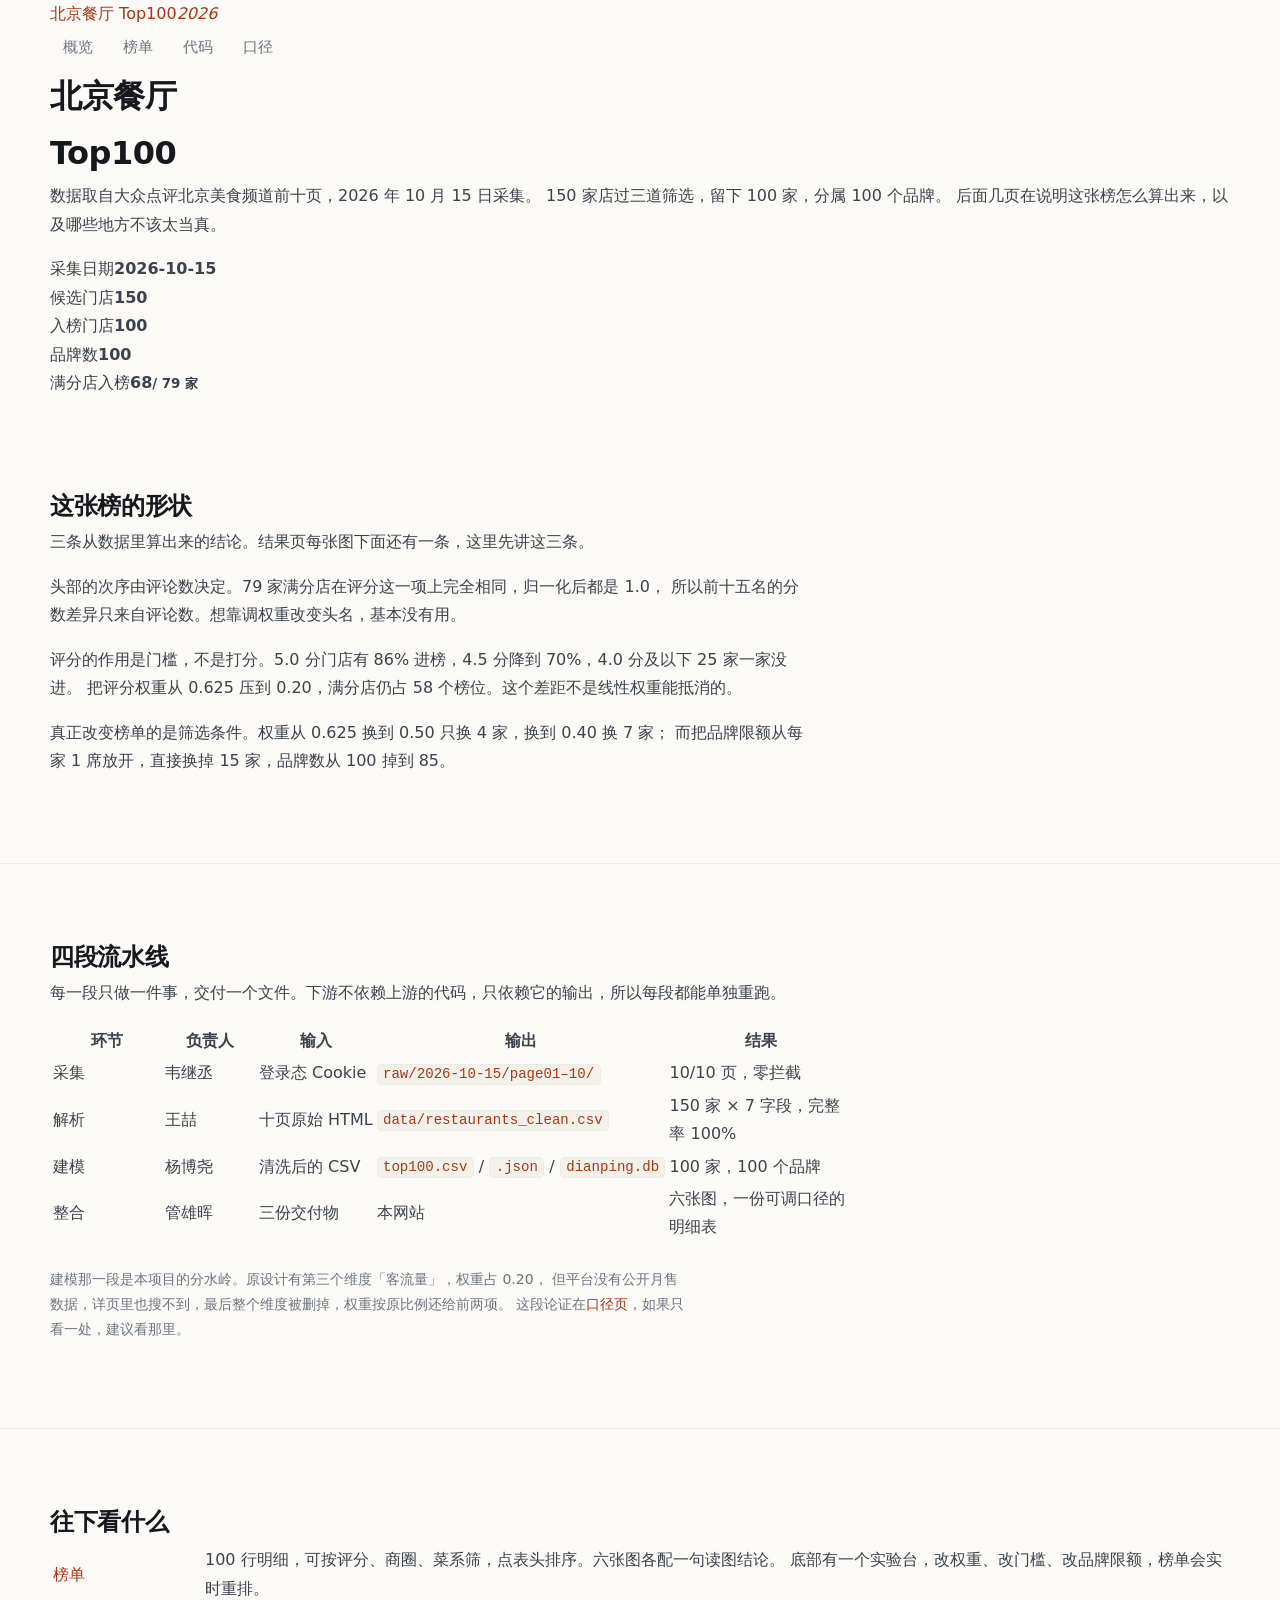
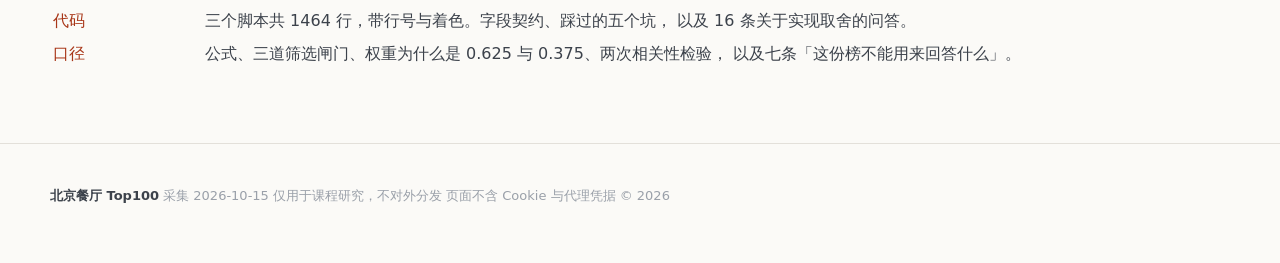
==== commit eeb2d283: "Deploy site assets v3" ====
--- a/index.html
+++ b/index.html
@@ -1,242 +1,183 @@
-<!DOCTYPE html>
-<html lang="zh-CN">
-<head>
-<meta charset="utf-8">
-<meta name="viewport" content="width=device-width, initial-scale=1">
-<title>北京餐厅 Top100 · 大众点评数据流水线</title>
-<meta name="description" content="从 10 页原始网页到一张可解释的餐厅榜单：采集、解析、建模、可视化四段流水线的完整交付。">
-<link rel="stylesheet" href="assets/base.css">
-<link rel="icon" href="data:image/svg+xml,<svg xmlns='http://www.w3.org/2000/svg' viewBox='0 0 32 32'><rect width='32' height='32' rx='7' fill='%23DD4B22'/><text x='16' y='23' font-size='18' font-family='sans-serif' font-weight='700' fill='white' text-anchor='middle'>京</text></svg>">
-</head>
-<body data-page="home">
-
-<header class="topbar">
-  <div class="wrap topbar-inner">
-    <a class="brand" href="index.html"><b>北京餐厅 Top100</b><span>Dianping&nbsp;/&nbsp;BJ</span></a>
-    <nav class="nav">
-      <a href="index.html" class="on">总览</a>
-      <a href="results.html">成果</a>
-      <a href="code.html">代码</a>
-      <a href="method.html">口径与局限</a>
-    </nav>
-  </div>
-</header>
-
-<main>
-
-<section class="hero">
-  <div class="wrap">
-    <div class="kicker">数据采集与可视化 · 课程项目</div>
-    <h1>把 10 页网页<br>做成一张<em>能解释的榜单</em></h1>
-    <p class="lead">
-      这不是一张「爬下来就完事」的表格。它是一条四段式流水线：<strong>采集 → 解析 → 建模 → 可视化</strong>，
-      每一段的输入、输出、判据都可复现。榜单上每一个名次，都能回溯到一条 HTML 里的 <code>data-shopid</code>，
-      再回溯到一个可公开调整的权重参数。
-    </p>
-    <div class="chips">
-      <span class="chip ok"><i></i>采集日期 <b>2026-10-15</b></span>
-      <span class="chip ok"><i></i>候选 <b data-num="stats.n">150</b> 家</span>
-      <span class="chip ok"><i></i>入榜 <b data-num="stats.n_top">100</b> 家</span>
-      <span class="chip ok"><i></i>第三方依赖 <b>0</b></span>
-      <span class="chip warn"><i></i>评分二分位 <b>52.7%</b> 满分</span>
-    </div>
-  </div>
-</section>
-
-<section>
-  <div class="wrap">
-    <div class="sec-head">
-      <div class="kicker">四个数字</div>
-      <h2>先看结论，再看过程</h2>
-      <p>这四个数字连起来读：采集是完整的、解析是干净的、榜单是做过取舍的、而评分这个维度的缺陷是数据本身带来的。</p>
-    </div>
-    <div class="kpis">
-      <div class="kpi">
-        <div class="v"><span data-num="stats.pages">10</span><small>/10 页</small></div>
-        <div class="k">采集成功率</div>
-        <div class="knote">零风控拦截，每页稳定 <span data-num="stats.per_page">15</span> 家，去重剔除 0 条</div>
-      </div>
-      <div class="kpi">
-        <div class="v"><span data-num="meta.boundary.brands">100</span><small>个品牌</small></div>
-        <div class="k">榜位与品牌一一对应</div>
-        <div class="knote">不加品牌限额时 100 个榜位只有 85 个品牌，四季民福一家占 6 席</div>
-      </div>
-      <div class="kpi">
-        <div class="v">100<small>%</small></div>
-        <div class="k">7 个字段完整率</div>
-        <div class="knote">1050 个字段值，缺失 0 个；重跑逐字节一致</div>
-      </div>
-      <div class="kpi">
-        <div class="v"><span data-num="meta.boundary.n5">68</span><small>/79 满分店</small></div>
-        <div class="k">满分店进榜率 <span data-num="meta.boundary.band5_rate">86</span>%</div>
-        <div class="knote">非满分店只有 <span data-num="meta.boundary.nonfull_rate">45</span>%，4.0 分及以下为 0%</div>
-      </div>
-    </div>
-    <div class="note gold" style="margin-top:22px">
-      <span class="tag">最后这个数字是整套分析的支点</span>
-      <p>150 家店里 <b>79 家都是满分</b>，评分只有 4 个取值档。这意味着「评分」对一半以上的门店<b>不产生连续区分</b>。
-      但它并没有失效——它变成了一道<b>硬门槛</b>：满分店进榜率 86%，非满分店 45%，4.0 分及以下直接清零。
-      把权重从 0.625 压到 0.20，满分店仍占 58% 的榜位。<b>这个门槛不是线性权重能调掉的</b>，
-      这是本数据集最重要的结构性事实。<a href="method.html">见口径说明 →</a></p>
-    </div>
-  </div>
-</section>
-
-<section class="tint">
-  <div class="wrap">
-    <div class="sec-head">
-      <div class="kicker">流水线</div>
-      <h2>四个环节，三次交接</h2>
-      <p>每个环节只做一件事，交付物是一个文件。下游不依赖上游的代码，只依赖它的输出——所以每一段都能单独重跑、单独验证。</p>
-    </div>
-    <div class="pipe">
-      <div class="stage">
-        <div class="idx">STAGE 01</div>
-        <h3>采集</h3>
-        <div class="who">韦继丞 · 成员 1</div>
-        <div class="io">
-          <b>输入</b>：登录态 Cookie<br>
-          <b>输出</b>：<code>raw/2026-10-15/page01–10/*.html</code><br>
-          <b>做法</b>：标准库 urllib，随机 2–5 秒限速，识别验证页即熔断
-        </div>
-        <div class="verdict">10/10 页 · 150 家 · 零拦截</div>
-      </div>
-      <div class="stage">
-        <div class="idx">STAGE 02</div>
-        <h3>解析</h3>
-        <div class="who">王喆 · 成员 2</div>
-        <div class="io">
-          <b>输入</b>：10 页原始 HTML<br>
-          <b>输出</b>：<code>data/restaurants_clean.csv</code><br>
-          <b>做法</b>：正则 + 分块，先锁 <code>data-shopid</code> 再取字段
-        </div>
-        <div class="verdict">150 家 × 7 字段 · 100%</div>
-      </div>
-      <div class="stage">
-        <div class="idx">STAGE 03</div>
-        <h3>建模</h3>
-        <div class="who">杨博尧 · 成员 3</div>
-        <div class="io">
-          <b>输入</b>：清洗后的 CSV<br>
-          <b>输出</b>：<code>top100.csv / .json / dianping.db</code><br>
-          <b>做法</b>：双维度加权 + 三道闸门（门槛、排序、品牌限额）
-        </div>
-        <div class="verdict">100 家 · 100 品牌 · 权重 0.625/0.375</div>
-      </div>
-      <div class="stage">
-        <div class="idx">STAGE 04</div>
-        <h3>可视化与整合</h3>
-        <div class="who">管雄晖 · 成员 4</div>
-        <div class="io">
-          <b>输入</b>：三类交付物<br>
-          <b>输出</b>：本网站（成果 + 代码）<br>
-          <b>做法</b>：静态站点，零外部依赖，可离线演示
-        </div>
-        <div class="verdict">7 图 + 100 行明细 + 口径实验台</div>
-      </div>
-    </div>
-  </div>
-</section>
-
-<section>
-  <div class="wrap">
-    <div class="sec-head">
-      <div class="kicker">阅读路径</div>
-      <h2>这个项目回答三个问题</h2>
-      <p>网站按「结论 → 依据 → 方法」三段组织。答辩时按这三个入口往下讲，不会乱。</p>
-    </div>
-    <div class="grid-3">
-      <a class="card card-link" href="results.html">
-        <span class="tagline warn">成果</span>
-        <h3 style="margin-top:14px">谁进了 Top100？</h3>
-        <p>100 家入榜 + 50 家落榜的全量明细、7 张图表，以及一个能现场重算整条口径的实验台——
-        让老师自己改权重、改门槛、改品牌限额，看榜单怎么变。</p>
-        <span class="arrow">看榜单与图表</span>
-      </a>
-      <a class="card card-link" href="code.html">
-        <span class="tagline">代码</span>
-        <h3 style="margin-top:14px">数据是怎么来的？</h3>
-        <p>三个脚本共 <b>1,464 行</b>的完整源码，带行号与语法着色。
-        每个关键决策旁都标了「为什么这么写」和当时踩到的坑。</p>
-        <span class="arrow">读源码与讲解</span>
-      </a>
-      <a class="card card-link" href="method.html">
-        <span class="tagline gold">口径</span>
-        <h3 style="margin-top:14px">为什么这么排？</h3>
-        <p>评分公式、权重为什么从 0.5/0.3/0.2 改成 0.625/0.375、被砍掉的客流量维度、
-        品牌限额为何是影响最大的一步，以及这份榜单在哪些地方<b>不</b>可信。</p>
-        <span class="arrow">看口径与局限</span>
-      </a>
-    </div>
-
-    <div class="note" style="margin-top:28px">
-      <span class="tag">口径已变更 · 请以本页为准</span>
-      <p>原始方案是「评分 0.50 + 评论 0.30 + 客流量 0.20」三维度。<b>客流量维度已在 P0 阶段整体删除</b>：
-      月售、评论增速、价格分位这三个候选代理指标中，前两个在站点全部接口里都不存在，第三个与客流无因果。
-      剩余两维按原 5:3 比例等比放大，得到 <b>0.625 / 0.375</b>。
-      只删维度、不用代理指标硬凑——这是全组的书面决定，也是答辩时最容易被追问的一处，<a href="method.html">完整论证在这里</a>。</p>
-    </div>
-  </div>
-</section>
-
-<section class="tint">
-  <div class="wrap">
-    <div class="sec-head">
-      <div class="kicker">分工与交付</div>
-      <h2>四个人，一条链</h2>
-      <p>四人全部交付完毕。成员 4 的工作是在前三段之上做整合，不重写任何上游逻辑——
-      本站在构建阶段用等价实现重算了一遍成员 3 的流水线，<b>名次 100/100 一致</b>，以此确认接入没有走样。</p>
-    </div>
-    <div class="tbl-wrap">
-      <table class="tbl">
-        <thead>
-          <tr><th style="width:88px">成员</th><th style="width:150px">负责环节</th><th>交付物</th><th style="width:150px">关键数字</th><th style="width:88px">状态</th></tr>
-        </thead>
-        <tbody>
-          <tr>
-            <td><b>韦继丞</b></td><td>数据采集</td>
-            <td><code>crawler.py</code>（299 行）· <code>raw/</code> 十页原始 HTML · <code>record.json</code></td>
-            <td class="num">10 页 / 150 家</td>
-            <td><span class="tagline">已交付</span></td>
-          </tr>
-          <tr>
-            <td><b>王喆</b></td><td>解析与清洗</td>
-            <td><code>parser.py</code>（420 行）· <code>restaurants_clean.csv</code> · 数据质量报告</td>
-            <td class="num">完整率 100%</td>
-            <td><span class="tagline">已交付</span></td>
-          </tr>
-          <tr>
-            <td><b>杨博尧</b></td><td>榜单建模</td>
-            <td><code>build_ranking.py</code>（745 行）· <code>top100.csv/.json</code> · <code>dianping.db</code> · <code>scoring.yaml</code></td>
-            <td class="num">100 品牌 / 68 满分</td>
-            <td><span class="tagline">已交付</span></td>
-          </tr>
-          <tr>
-            <td><b>管雄晖</b></td><td>可视化与整合</td>
-            <td>本网站 · 7 张图表 · 口径实验台 · 分析报告</td>
-            <td class="num">4 页 / 0 依赖</td>
-            <td><span class="tagline warn">本次</span></td>
-          </tr>
-        </tbody>
-      </table>
-    </div>
-  </div>
-</section>
-
-</main>
-
-<footer>
-  <div class="wrap row">
-    <span><b>北京餐厅 Top100</b> · 大众点评数据流水线</span>
-    <span>数据采集 <b>2026-10-15</b></span>
-    <span>仅用于课程研究，不公开分发</span>
-    <span class="sep"></span>
-    <span>页面不含任何 Cookie / 代理凭据</span>
-    <span>© <span id="year">2026</span></span>
-  </div>
-</footer>
-
-<script src="assets/data.js"></script>
-<script src="assets/app.js"></script>
-</body>
-</html>
+<!DOCTYPE html>
+<html lang="zh-CN">
+<head>
+<meta charset="utf-8">
+<meta name="viewport" content="width=device-width, initial-scale=1">
+<title>北京餐厅 Top100</title>
+<meta name="description" content="大众点评北京美食频道前十页的采集、解析与榜单建模结果：150 家候选，100 家入榜。">
+<link rel="stylesheet" href="assets/base.css?v=3">
+<link rel="icon" href="data:image/svg+xml,<svg xmlns='http://www.w3.org/2000/svg' viewBox='0 0 32 32'><rect width='32' height='32' fill='%231B4B72'/><text x='16' y='23' font-size='17' font-family='Georgia,serif' font-weight='700' fill='white' text-anchor='middle'>京</text></svg>">
+</head>
+<body data-page="home">
+
+<header class="top">
+  <div class="wrap top-in">
+    <a class="mark" href="index.html">北京餐厅 Top100<i>2026</i></a>
+    <nav class="nav">
+      <a href="index.html" aria-current="page">概览</a>
+      <a href="results.html">榜单</a>
+      <a href="code.html">代码</a>
+      <a href="method.html">口径</a>
+    </nav>
+  </div>
+</header>
+
+<main>
+
+<div class="head">
+  <div class="wrap head-grid">
+    <div>
+      <h1>北京餐厅<br>Top100</h1>
+      <p class="lede">
+        数据取自大众点评北京美食频道前十页，2026 年 10 月 15 日采集。
+        150 家店过三道筛选，留下 100 家，分属 100 个品牌。
+        后面几页在说明这张榜怎么算出来，以及哪些地方不该太当真。
+      </p>
+    </div>
+    <div class="sheet">
+      <div><span>采集日期</span><b>2026-10-15</b></div>
+      <div><span>候选门店</span><b>150</b></div>
+      <div><span>入榜门店</span><b>100</b></div>
+      <div><span>品牌数</span><b>100</b></div>
+      <div><span>满分店入榜</span><b>68<small>/ 79 家</small></b></div>
+    </div>
+  </div>
+</div>
+
+<div class="wrap">
+  <ol class="ledger head-3 enter" id="headList"></ol>
+</div>
+
+<section class="section">
+  <div class="wrap">
+    <div class="h2blk">
+      <div class="rule"></div>
+      <h2>这张榜的形状</h2>
+      <p>三条从数据里算出来的结论。结果页每张图下面还有一条，这里先讲这三条。</p>
+    </div>
+
+    <div style="max-width:760px">
+      <p>
+        头部的次序由评论数决定。79 家满分店在评分这一项上完全相同，归一化后都是 1.0，
+        所以前十五名的分数差异只来自评论数。想靠调权重改变头名，基本没有用。
+      </p>
+      <p>
+        评分的作用是门槛，不是打分。5.0 分门店有 86% 进榜，4.5 分降到 70%，4.0 分及以下 25 家一家没进。
+        把评分权重从 0.625 压到 0.20，满分店仍占 58 个榜位。这个差距不是线性权重能抵消的。
+      </p>
+      <p>
+        真正改变榜单的是筛选条件。权重从 0.625 换到 0.50 只换 4 家，换到 0.40 换 7 家；
+        而把品牌限额从每家 1 席放开，直接换掉 15 家，品牌数从 100 掉到 85。
+      </p>
+    </div>
+  </div>
+</section>
+
+<section class="section band">
+  <div class="wrap">
+    <div class="h2blk">
+      <div class="rule"></div>
+      <h2>四段流水线</h2>
+      <p>每一段只做一件事，交付一个文件。下游不依赖上游的代码，只依赖它的输出，所以每段都能单独重跑。</p>
+    </div>
+
+    <div class="tbox">
+      <table class="tb">
+        <thead>
+          <tr>
+            <th style="width:110px">环节</th>
+            <th style="width:92px">负责人</th>
+            <th>输入</th>
+            <th>输出</th>
+            <th style="width:186px">结果</th>
+          </tr>
+        </thead>
+        <tbody>
+          <tr>
+            <td class="name">采集</td>
+            <td>韦继丞</td>
+            <td>登录态 Cookie</td>
+            <td><code>raw/2026-10-15/page01–10/</code></td>
+            <td>10/10 页，零拦截</td>
+          </tr>
+          <tr>
+            <td class="name">解析</td>
+            <td>王喆</td>
+            <td>十页原始 HTML</td>
+            <td><code>data/restaurants_clean.csv</code></td>
+            <td>150 家 × 7 字段，完整率 100%</td>
+          </tr>
+          <tr>
+            <td class="name">建模</td>
+            <td>杨博尧</td>
+            <td>清洗后的 CSV</td>
+            <td><code>top100.csv</code> / <code>.json</code> / <code>dianping.db</code></td>
+            <td>100 家，100 个品牌</td>
+          </tr>
+          <tr>
+            <td class="name">整合</td>
+            <td>管雄晖</td>
+            <td>三份交付物</td>
+            <td>本网站</td>
+            <td>六张图，一份可调口径的明细表</td>
+          </tr>
+        </tbody>
+      </table>
+    </div>
+
+    <p style="margin-top:22px;font-size:14px;color:var(--ink-3);max-width:72ch">
+      建模那一段是本项目的分水岭。原设计有第三个维度「客流量」，权重占 0.20，
+      但平台没有公开月售数据，详页里也搜不到，最后整个维度被删掉，权重按原比例还给前两项。
+      这段论证在<a href="method.html">口径页</a>，如果只看一处，建议看那里。
+    </p>
+  </div>
+</section>
+
+<section class="section">
+  <div class="wrap">
+    <div class="h2blk">
+      <div class="rule"></div>
+      <h2>往下看什么</h2>
+    </div>
+
+    <div class="tbox">
+      <table class="tb">
+        <tbody>
+          <tr>
+            <td style="width:150px"><a href="results.html">榜单</a></td>
+            <td>100 行明细，可按评分、商圈、菜系筛，点表头排序。六张图各配一句读图结论。
+              底部有一个实验台，改权重、改门槛、改品牌限额，榜单会实时重排。</td>
+          </tr>
+          <tr>
+            <td><a href="code.html">代码</a></td>
+            <td>三个脚本共 1464 行，带行号与着色。字段契约、踩过的五个坑，
+              以及 16 条关于实现取舍的问答。</td>
+          </tr>
+          <tr>
+            <td><a href="method.html">口径</a></td>
+            <td>公式、三道筛选闸门、权重为什么是 0.625 与 0.375、两次相关性检验，
+              以及七条「这份榜不能用来回答什么」。</td>
+          </tr>
+        </tbody>
+      </table>
+    </div>
+  </div>
+</section>
+
+</main>
+
+<footer class="foot">
+  <div class="wrap foot-in">
+    <span><b>北京餐厅 Top100</b></span>
+    <span>采集 2026-10-15</span>
+    <span>仅用于课程研究，不对外分发</span>
+    <span class="sp"></span>
+    <span>页面不含 Cookie 与代理凭据</span>
+    <span>© <span id="year">2026</span></span>
+  </div>
+</footer>
+
+<script src="assets/data.js?v=3"></script>
+<script src="assets/app.js?v=3"></script>
+</body>
+</html>
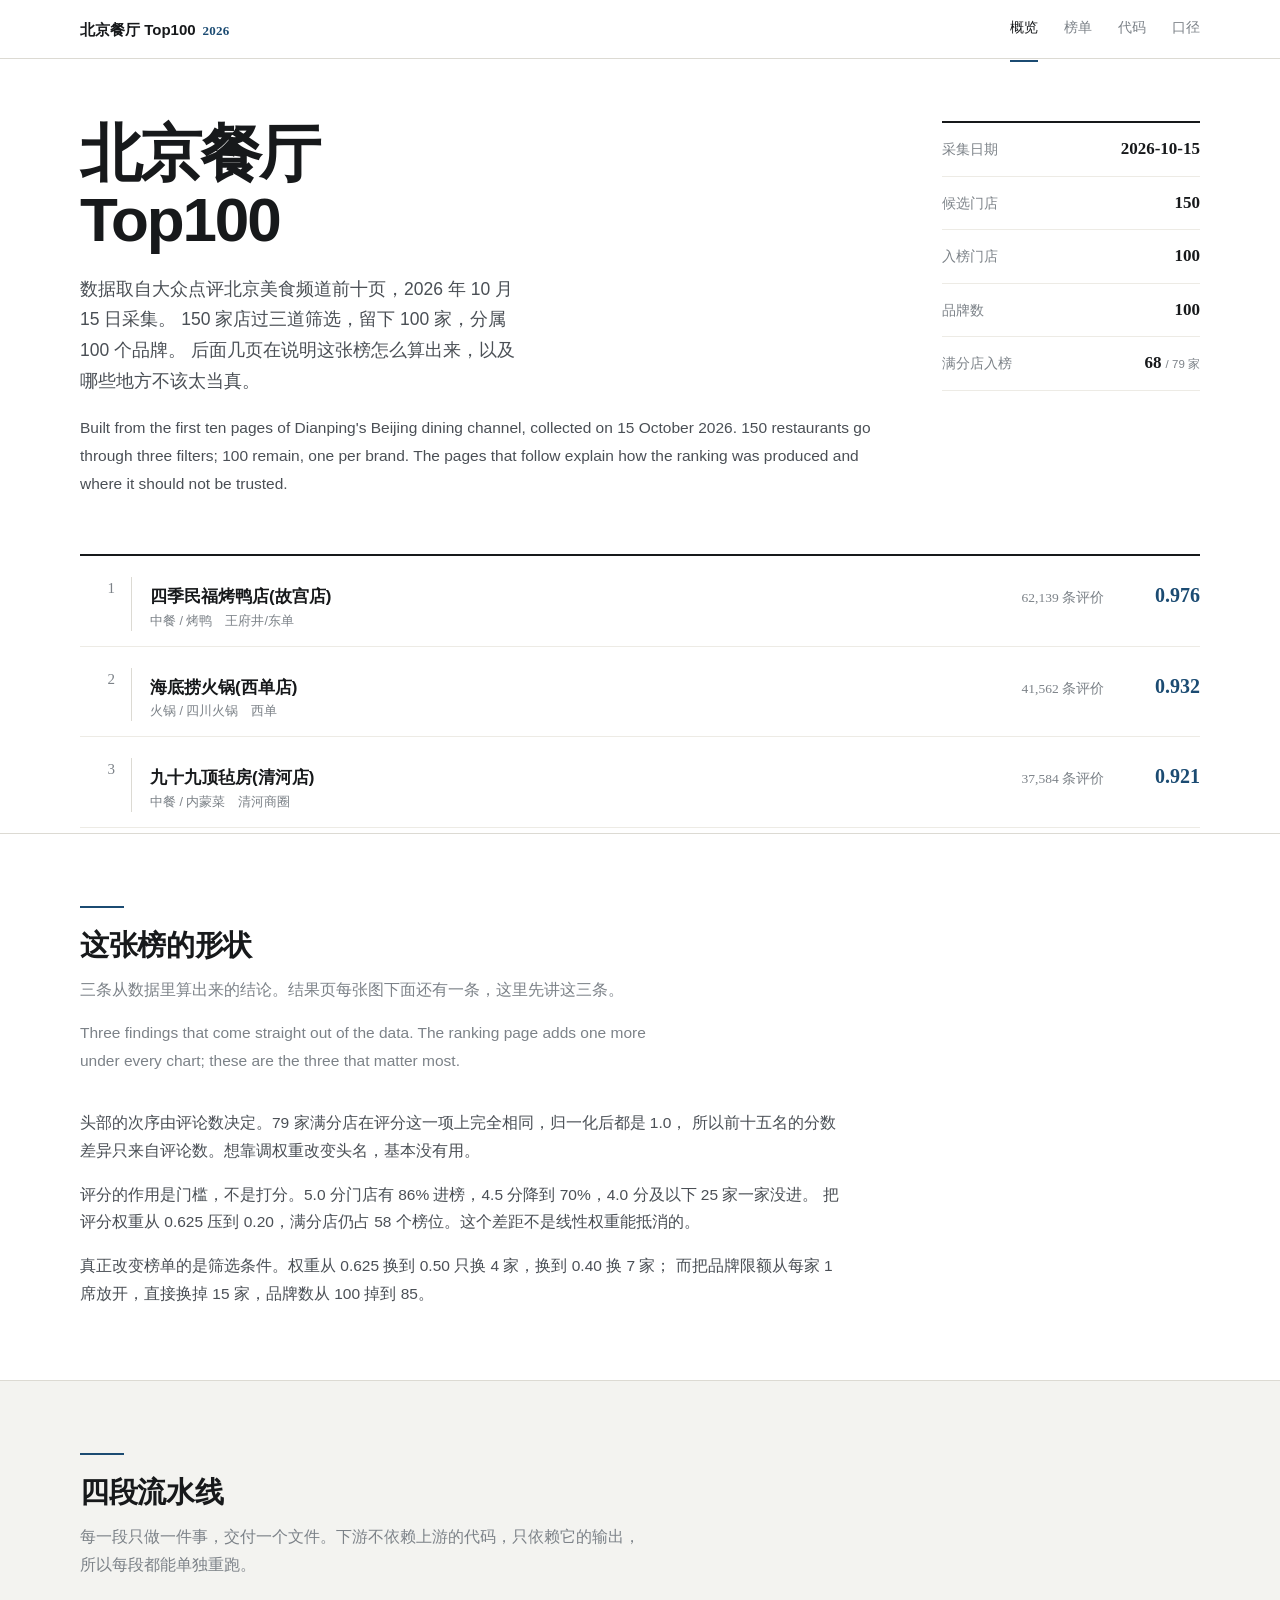
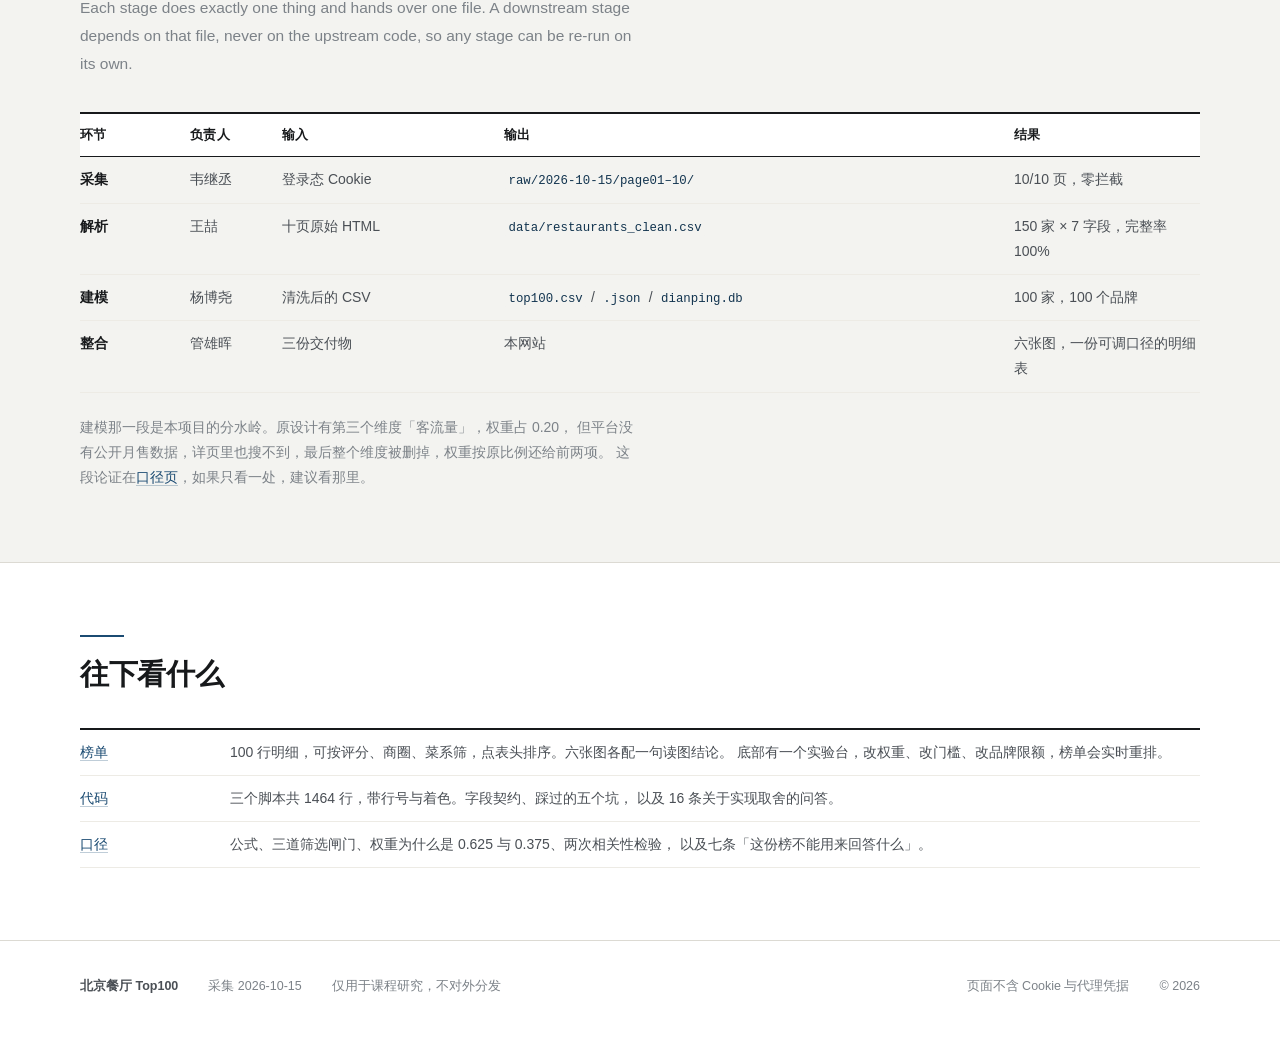
==== commit 6343b7e9: "Deploy site assets v5" ====
--- a/index.html
+++ b/index.html
@@ -5,7 +5,7 @@
 <meta name="viewport" content="width=device-width, initial-scale=1">
 <title>北京餐厅 Top100</title>
 <meta name="description" content="大众点评北京美食频道前十页的采集、解析与榜单建模结果：150 家候选，100 家入榜。">
-<link rel="stylesheet" href="assets/base.css?v=3">
+<link rel="stylesheet" href="assets/base.css?v=5">
 <link rel="icon" href="data:image/svg+xml,<svg xmlns='http://www.w3.org/2000/svg' viewBox='0 0 32 32'><rect width='32' height='32' fill='%231B4B72'/><text x='16' y='23' font-size='17' font-family='Georgia,serif' font-weight='700' fill='white' text-anchor='middle'>京</text></svg>">
 </head>
 <body data-page="home">
@@ -33,6 +33,11 @@
         150 家店过三道筛选，留下 100 家，分属 100 个品牌。
         后面几页在说明这张榜怎么算出来，以及哪些地方不该太当真。
       </p>
+      <p class="en">
+        Built from the first ten pages of Dianping's Beijing dining channel, collected on
+        15 October 2026. 150 restaurants go through three filters; 100 remain, one per brand.
+        The pages that follow explain how the ranking was produced and where it should not be trusted.
+      </p>
     </div>
     <div class="sheet">
       <div><span>采集日期</span><b>2026-10-15</b></div>
@@ -54,6 +59,8 @@
       <div class="rule"></div>
       <h2>这张榜的形状</h2>
       <p>三条从数据里算出来的结论。结果页每张图下面还有一条，这里先讲这三条。</p>
+      <p class="en">Three findings that come straight out of the data. The ranking page adds one
+        more under every chart; these are the three that matter most.</p>
     </div>
 
     <div style="max-width:760px">
@@ -79,6 +86,8 @@
       <div class="rule"></div>
       <h2>四段流水线</h2>
       <p>每一段只做一件事，交付一个文件。下游不依赖上游的代码，只依赖它的输出，所以每段都能单独重跑。</p>
+      <p class="en">Each stage does exactly one thing and hands over one file. A downstream stage
+        depends on that file, never on the upstream code, so any stage can be re-run on its own.</p>
     </div>
 
     <div class="tbox">
@@ -177,7 +186,7 @@
   </div>
 </footer>
 
-<script src="assets/data.js?v=3"></script>
-<script src="assets/app.js?v=3"></script>
+<script src="assets/data.js?v=5"></script>
+<script src="assets/app.js?v=5"></script>
 </body>
 </html>
--- a/assets/base.css
+++ b/assets/base.css
@@ -1,34 +1,35 @@
 /* ==========================================================================
-   北京餐厅 Top100 · 站点样式
-   零外部依赖：无 CDN、无 Web Font、无框架。答辩现场断网也能完整显示。
+   北京餐厅 Top100
+   版式方向：榜单台账。白纸、墨字、一种强调色、Georgia 数字、横线分区。
+   内容区一律直角；圆角只给可交互控件。无外部依赖。
    ========================================================================== */
 
 :root {
-  --ink:        #15181D;
-  --ink-2:      #3C424B;
-  --ink-3:      #6E7480;
-  --ink-4:      #9AA0A9;
-  --line:       #E3E0DA;
-  --line-soft:  #EEEBE5;
-  --bg:         #FBFAF7;
-  --bg-tint:    #F4F1EB;
-  --card:       #FFFFFF;
-
-  --brand:      #DD4B22;
-  --brand-ink:  #A83618;
-  --brand-soft: #FBEAE3;
-  --teal:       #2A6C60;
-  --teal-soft:  #E4EFEC;
-  --gold:       #A8792A;
-  --gold-soft:  #F6EEDD;
-
-  --radius:     14px;
-  --radius-sm:  9px;
-  --shadow:     0 1px 2px rgba(21, 24, 29, .04), 0 8px 24px -12px rgba(21, 24, 29, .12);
-
-  --mono: "Cascadia Mono", "JetBrains Mono", "SFMono-Regular", Consolas, "Liberation Mono", monospace;
-  --sans: system-ui, -apple-system, "Segoe UI", "Microsoft YaHei", "PingFang SC",
-          "Hiragino Sans GB", "Noto Sans SC", sans-serif;
+  /* 纸与墨 */
+  --paper:      #FFFFFF;
+  --band:       #F3F3F0;
+  --band-2:     #EAEAE5;
+  --ink:        #17191B;
+  --ink-2:      #4A4F55;
+  --ink-3:      #7C8288;
+  --ink-4:      #A8ADB3;
+  --rule:       #DCDAD3;
+  --rule-2:     #EDEBE5;
+
+  /* 唯一强调色：印蓝 */
+  --blue:       #1B4B72;
+  --blue-ink:   #12344F;
+  --blue-soft:  #E9EFF4;
+
+  /* 数据配色（仅用于图表编码，不作装饰） */
+  --d1: #1B4B72;
+  --d2: #A9713F;
+  --d3: #C9C3B6;
+  --d4: #6E7A6A;
+
+  --sans: "Microsoft YaHei", "PingFang SC", "Segoe UI", "Helvetica Neue", Arial, system-ui, sans-serif;
+  --num:  Georgia, "Times New Roman", "Songti SC", serif;
+  --mono: "Cascadia Mono", Consolas, "SFMono-Regular", monospace;
 }
 
 * { box-sizing: border-box; }
@@ -37,381 +38,290 @@
 
 body {
   margin: 0;
-  background: var(--bg);
+  background: var(--paper);
   color: var(--ink-2);
   font-family: var(--sans);
-  font-size: 16px;
-  line-height: 1.78;
+  font-size: 15.5px;
+  line-height: 1.8;
   -webkit-font-smoothing: antialiased;
-  text-rendering: optimizeLegibility;
-}
-
-img { max-width: 100%; display: block; }
-a { color: var(--brand-ink); text-decoration: none; }
-a:hover { text-decoration: underline; text-underline-offset: 3px; }
-
-h1, h2, h3, h4 { color: var(--ink); font-weight: 700; letter-spacing: -.015em; margin: 0; }
+}
+
+h1, h2, h3, h4 { color: var(--ink); margin: 0; font-weight: 700; letter-spacing: -.012em; }
 p { margin: 0 0 1em; }
-ul, ol { margin: 0 0 1em; padding-left: 1.35em; }
-li { margin: .3em 0; }
-strong { color: var(--ink); font-weight: 650; }
+p:last-child { margin-bottom: 0; }
+ul, ol { margin: 0 0 1em; padding-left: 1.4em; }
+ul:last-child, ol:last-child { margin-bottom: 0; }
+li { margin: .34em 0; }
+a { color: var(--blue); text-decoration: none; border-bottom: 1px solid rgba(27, 75, 114, .28); }
+a:hover { border-bottom-color: var(--blue); }
+strong { color: var(--ink); font-weight: 700; }
+small { font-size: .86em; }
+
 code {
   font-family: var(--mono);
-  font-size: .88em;
-  background: var(--bg-tint);
-  border: 1px solid var(--line-soft);
-  border-radius: 5px;
-  padding: .1em .38em;
-  color: var(--brand-ink);
-}
-
-.num { font-variant-numeric: tabular-nums; font-feature-settings: "tnum" 1; }
-
-/* ------------------------------------------------------------------ 布局 */
-.wrap { width: min(1180px, 100% - 48px); margin-inline: auto; }
-.wrap-narrow { width: min(880px, 100% - 48px); margin-inline: auto; }
-
-section { padding: 72px 0; }
-section + section { border-top: 1px solid var(--line-soft); }
-section.tint { background: var(--bg-tint); }
-
-.stack-sm > * + * { margin-top: 12px; }
-.stack    > * + * { margin-top: 22px; }
-.stack-lg > * + * { margin-top: 40px; }
+  font-size: .885em;
+  color: var(--blue-ink);
+  background: var(--band);
+  padding: .08em .36em;
+  border-radius: 3px;
+}
+
+/* 数字统一走 Georgia，表格里对齐 */
+.n, .num, .sc, .rk, td.n, th.n { font-family: var(--num); font-variant-numeric: tabular-nums; font-feature-settings: "tnum" 1; }
+
+/* ------------------------------------------------------------------ 骨架 */
+.wrap  { width: min(1120px, 100% - 48px); margin-inline: auto; }
+.narrow{ width: min(720px, 100% - 48px); margin-inline: auto; }
+
+.section { padding: 72px 0; border-top: 1px solid var(--rule); }
+.section.band { background: var(--band); }
+.section.tight { padding: 52px 0; }
 
 /* ------------------------------------------------------------------ 顶栏 */
-.topbar {
-  position: sticky; top: 0; z-index: 50;
-  background: rgba(251, 250, 247, .9);
-  backdrop-filter: saturate(1.6) blur(12px);
-  border-bottom: 1px solid var(--line);
-}
-.topbar::before {
-  content: ""; display: block; height: 3px;
-  background: linear-gradient(90deg, var(--brand) 0%, #E8843D 42%, var(--teal) 100%);
-}
-.topbar-inner {
-  display: flex; align-items: center; gap: 28px;
-  height: 62px;
-}
-.brand { display: flex; align-items: baseline; gap: 9px; flex: none; }
-.brand b { font-size: 16px; font-weight: 700; color: var(--ink); letter-spacing: -.01em; }
-.brand span { font-size: 11.5px; color: var(--ink-4); letter-spacing: .06em; text-transform: uppercase; }
-
-.nav { display: flex; gap: 4px; margin-left: auto; flex-wrap: wrap; }
+.top {
+  position: sticky; top: 0; z-index: 40;
+  background: var(--paper);
+  border-bottom: 1px solid var(--rule);
+}
+.top-in { display: flex; align-items: center; gap: 30px; height: 58px; }
+.mark { font-size: 15px; font-weight: 700; color: var(--ink); border: 0; white-space: nowrap; }
+.mark i {
+  font-family: var(--num); font-style: normal; color: var(--blue);
+  margin-left: 7px; font-size: 13px; letter-spacing: .02em;
+}
+.nav { display: flex; gap: 26px; margin-left: auto; }
 .nav a {
-  padding: 7px 13px; border-radius: 8px; font-size: 14.5px;
-  color: var(--ink-3); font-weight: 500; white-space: nowrap;
-}
-.nav a:hover { background: var(--bg-tint); color: var(--ink); text-decoration: none; }
-.nav a.on { background: var(--ink); color: #fff; }
+  border: 0; font-size: 14px; color: var(--ink-3);
+  padding: 19px 0; border-bottom: 2px solid transparent;
+}
+.nav a:hover { color: var(--ink); }
+.nav a[aria-current="page"] { color: var(--ink); border-bottom-color: var(--blue); }
 
 /* ------------------------------------------------------------------ 页头 */
-.hero { padding: 84px 0 64px; }
-.kicker {
-  display: inline-flex; align-items: center; gap: 8px;
-  font-size: 12px; font-weight: 650; letter-spacing: .13em; text-transform: uppercase;
-  color: var(--brand-ink); margin-bottom: 22px;
-}
-.kicker::before { content: ""; width: 26px; height: 2px; background: var(--brand); }
-
-.hero h1 {
-  font-size: clamp(38px, 5.6vw, 66px);
-  line-height: 1.08;
+.head { padding: 62px 0 56px; }
+.head-grid { display: grid; grid-template-columns: minmax(0, 1fr) 258px; gap: 56px; align-items: start; }
+.head h1 {
+  font-size: clamp(38px, 5vw, 62px);
+  line-height: 1.07;
   letter-spacing: -.035em;
-  margin: 0 0 22px;
-}
-.hero h1 em { font-style: normal; color: var(--brand); }
-
-.lead {
-  font-size: clamp(16px, 1.6vw, 19px);
-  line-height: 1.72;
+  margin-bottom: 20px;
+}
+.head .lede { font-size: 17.5px; line-height: 1.76; color: var(--ink-2); max-width: 46ch; }
+
+/* 右侧数据条：像规格表，不像统计卡片 */
+.sheet { border-top: 2px solid var(--ink); }
+.sheet div {
+  display: flex; align-items: baseline; justify-content: space-between;
+  gap: 14px; padding: 11px 0; border-bottom: 1px solid var(--rule-2);
+  font-size: 13.5px; color: var(--ink-3);
+}
+.sheet b {
+  font-family: var(--num); font-size: 17px; font-weight: 700; color: var(--ink);
+  font-variant-numeric: tabular-nums;
+}
+.sheet b small { font-family: var(--sans); font-size: 11.5px; font-weight: 400; color: var(--ink-3); margin-left: 4px; }
+
+/* ------------------------------------------------------------------ 章标题 */
+.h2blk { margin-bottom: 34px; max-width: 66ch; }
+.h2blk h2 { font-size: clamp(23px, 2.5vw, 29px); line-height: 1.32; margin-bottom: 12px; }
+.h2blk p { font-size: 15.5px; color: var(--ink-3); }
+.h2blk .rule { width: 44px; height: 2px; background: var(--blue); margin-bottom: 18px; }
+
+/* ------------------------------------------------------------------ 榜单台账 */
+.ledger { list-style: none; margin: 0; padding: 0; border-top: 2px solid var(--ink); }
+.ledger li {
+  display: grid;
+  grid-template-columns: 52px minmax(0, 1fr) 92px 78px;
+  align-items: baseline;
+  gap: 18px;
+  padding: 13px 0 12px;
+  border-bottom: 1px solid var(--rule-2);
+}
+.ledger .rk {
+  font-size: 15px; color: var(--ink-3); text-align: right;
+  border-right: 1px solid var(--rule); padding-right: 16px;
+  align-self: stretch; line-height: 1.5;
+}
+.ledger .nm { color: var(--ink); font-weight: 700; font-size: 15.5px; line-height: 1.5; }
+.ledger .nm span { display: block; font-weight: 400; font-size: 12.5px; color: var(--ink-3); margin-top: 2px; }
+.ledger .rv { font-size: 13.5px; color: var(--ink-3); text-align: right; }
+.ledger .sc { font-size: 17px; font-weight: 700; color: var(--ink); text-align: right; }
+.ledger.head-3 li { padding: 16px 0 15px; }
+.ledger.head-3 .nm { font-size: 17px; }
+.ledger.head-3 .sc { font-size: 20px; color: var(--blue); }
+
+/* ------------------------------------------------------------------ 说明块 */
+.note {
+  border-left: 2px solid var(--blue);
+  padding: 2px 0 2px 18px;
   color: var(--ink-2);
-  max-width: 62ch;
-  margin-bottom: 30px;
-}
-
-.chips { display: flex; flex-wrap: wrap; gap: 8px; }
-.chip {
-  display: inline-flex; align-items: center; gap: 7px;
-  padding: 6px 13px 6px 11px;
-  border: 1px solid var(--line); border-radius: 999px;
-  background: var(--card);
-  font-size: 13px; color: var(--ink-3);
-  font-variant-numeric: tabular-nums;
-}
-.chip b { color: var(--ink); font-weight: 650; }
-.chip i { width: 6px; height: 6px; border-radius: 50%; background: var(--ink-4); font-style: normal; }
-.chip.ok i { background: var(--teal); }
-.chip.warn i { background: var(--brand); }
-button.chip { font: inherit; cursor: pointer; font-size: 13px; color: var(--ink-3); }
-button.chip:hover { border-color: var(--ink-4); color: var(--ink); }
-button.chip.on { border-color: var(--ink); color: var(--ink); font-weight: 600; background: var(--bg-tint); }
-
-/* ------------------------------------------------------------------ 标题块 */
-.sec-head { margin-bottom: 40px; max-width: 74ch; }
-.sec-head .kicker { margin-bottom: 14px; }
-.sec-head h2 { font-size: clamp(25px, 3vw, 34px); line-height: 1.25; margin-bottom: 14px; }
-.sec-head p { font-size: 16.5px; color: var(--ink-3); margin: 0; }
-.sec-head.center { margin-inline: auto; text-align: center; }
-.sec-head.center .kicker { justify-content: center; }
-
-/* ------------------------------------------------------------------ KPI */
-.kpis {
-  display: grid; gap: 1px; background: var(--line);
-  border: 1px solid var(--line); border-radius: var(--radius);
-  overflow: hidden;
-  grid-template-columns: repeat(4, 1fr);
-}
-.kpi { background: var(--card); padding: 26px 24px 24px; }
-.kpi .v {
-  font-size: clamp(28px, 3.4vw, 40px); font-weight: 700; color: var(--ink);
-  line-height: 1.05; letter-spacing: -.03em;
-  font-variant-numeric: tabular-nums;
-}
-.kpi .v small { font-size: .46em; font-weight: 600; color: var(--ink-3); margin-left: 3px; letter-spacing: 0; }
-.kpi .k { font-size: 13px; color: var(--ink-3); margin-top: 9px; }
-.knote { font-size: 12px; color: var(--ink-4); margin-top: 5px; line-height: 1.6; }
-
-/* ------------------------------------------------------------------ 流水线 */
-.pipe { display: grid; grid-template-columns: repeat(4, 1fr); gap: 14px; }
-.stage {
-  position: relative; background: var(--card);
-  border: 1px solid var(--line); border-radius: var(--radius);
-  padding: 22px 20px 20px;
-  display: flex; flex-direction: column;
-}
-.stage::after {
-  content: ""; position: absolute; right: -9px; top: 50%; width: 9px; height: 1px;
-  background: var(--line); top: 46px;
-}
-.stage:last-child::after { display: none; }
-.stage .idx {
-  font-family: var(--mono); font-size: 11px; font-weight: 600; letter-spacing: .1em;
-  color: var(--ink-4); margin-bottom: 12px;
-}
-.stage h3 { font-size: 17px; margin-bottom: 4px; }
-.stage .who { font-size: 12.5px; color: var(--brand-ink); font-weight: 600; margin-bottom: 14px; }
-.stage .io { font-size: 13px; color: var(--ink-3); line-height: 1.65; }
-.stage .io b { color: var(--ink-2); font-weight: 600; }
-.stage .verdict {
-  margin-top: auto; padding-top: 14px; border-top: 1px dashed var(--line);
-  font-size: 12.5px; color: var(--teal); font-weight: 600;
-}
-
-/* ------------------------------------------------------------------ 卡片 */
-.grid-2 { display: grid; grid-template-columns: repeat(2, 1fr); gap: 20px; }
-.grid-3 { display: grid; grid-template-columns: repeat(3, 1fr); gap: 20px; }
-.card {
-  background: var(--card); border: 1px solid var(--line);
-  border-radius: var(--radius); padding: 26px 26px 24px;
-}
-.card h3 { font-size: 18px; margin-bottom: 10px; }
-.card p:last-child { margin-bottom: 0; }
-
-.card-link {
-  display: flex; flex-direction: column; min-height: 200px;
-  transition: border-color .18s, box-shadow .18s, transform .18s;
-}
-.card-link:hover { border-color: var(--ink-4); box-shadow: var(--shadow); text-decoration: none; }
-.card-link .arrow {
-  margin-top: auto; padding-top: 18px; font-size: 13.5px; font-weight: 650;
-  color: var(--brand-ink); display: flex; align-items: center; gap: 7px;
-}
-.card-link .arrow::after { content: "→"; transition: transform .18s; }
-.card-link:hover .arrow::after { transform: translateX(4px); }
-
-/* ------------------------------------------------------------------ 提示块 */
-.note {
-  border-left: 3px solid var(--brand);
-  background: var(--brand-soft);
-  border-radius: 0 var(--radius-sm) var(--radius-sm) 0;
-  padding: 16px 20px;
-  font-size: 14.5px; color: var(--ink-2);
-}
-.note.teal { border-color: var(--teal); background: var(--teal-soft); }
-.note.gold { border-color: var(--gold); background: var(--gold-soft); }
-.note.grey { border-color: var(--ink-4); background: var(--bg-tint); }
+  font-size: 14.5px;
+}
+.note.plain { border-left-color: var(--ink-4); }
 .note b { color: var(--ink); }
-.note p:last-child { margin-bottom: 0; }
-.note .tag {
-  display: block; font-size: 11px; font-weight: 700; letter-spacing: .1em;
-  text-transform: uppercase; color: var(--brand-ink); margin-bottom: 6px;
-}
-.note.teal .tag { color: var(--teal); }
-.note.gold .tag { color: var(--gold); }
-.note.grey .tag { color: var(--ink-3); }
+
+.kv { display: grid; grid-template-columns: 148px minmax(0, 1fr); gap: 0 26px; font-size: 14.5px; }
+.kv dt { color: var(--ink-3); }
+.kv dd { margin: 0; color: var(--ink-2); }
+.kv dt, .kv dd { padding: 9px 0; border-bottom: 1px solid var(--rule-2); }
 
 /* ------------------------------------------------------------------ 表格 */
-.tbl-wrap {
-  border: 1px solid var(--line); border-radius: var(--radius);
-  background: var(--card); overflow: auto;
-}
-table.tbl { width: 100%; border-collapse: collapse; font-size: 14px; }
-table.tbl th {
+.tbox { border-top: 2px solid var(--ink); overflow: auto; }
+.tbox.scroll { max-height: 620px; }
+table.tb { width: 100%; border-collapse: collapse; font-size: 14px; }
+table.tb th {
   position: sticky; top: 0; z-index: 2;
-  background: var(--bg-tint);
-  text-align: left; font-weight: 650; color: var(--ink-2);
-  font-size: 12.5px; letter-spacing: .02em;
-  padding: 11px 14px; border-bottom: 1px solid var(--line); white-space: nowrap;
-}
-table.tbl td { padding: 10px 14px; border-bottom: 1px solid var(--line-soft); vertical-align: middle; }
-table.tbl tbody tr:last-child td { border-bottom: 0; }
-table.tbl tbody tr:hover { background: #FDFBF7; }
-table.tbl td.n, table.tbl th.n { text-align: right; font-variant-numeric: tabular-nums; }
-table.tbl caption { caption-side: bottom; text-align: left; padding: 12px 14px; font-size: 12.5px; color: var(--ink-4); }
-
-/* ------------------------------------------------------------------ 榜单 */
-.podium { display: grid; grid-template-columns: repeat(3, 1fr); gap: 16px; margin-bottom: 28px; }
-.pod {
-  background: var(--card); border: 1px solid var(--line); border-radius: var(--radius);
-  padding: 24px 22px; position: relative; overflow: hidden;
-}
-.pod::before {
-  content: ""; position: absolute; inset: 0 0 auto; height: 3px;
-  background: var(--line);
-}
-.pod.r1::before { background: linear-gradient(90deg, var(--brand), #E8843D); }
-.pod.r2::before { background: var(--ink-2); }
-.pod.r3::before { background: var(--gold); }
-.pod .rk {
-  font-family: var(--mono); font-size: 12px; font-weight: 700; letter-spacing: .12em;
-  color: var(--ink-4); margin-bottom: 10px;
-}
-.pod .nm { font-size: 18px; font-weight: 700; color: var(--ink); line-height: 1.4; margin-bottom: 6px; }
-.pod .meta { font-size: 12.5px; color: var(--ink-3); margin-bottom: 16px; }
-.pod .sc {
-  font-size: 30px; font-weight: 700; color: var(--brand-ink); letter-spacing: -.03em;
-  font-variant-numeric: tabular-nums; line-height: 1;
-}
-.pod .sc small { font-size: 12px; font-weight: 600; color: var(--ink-4); margin-left: 5px; letter-spacing: 0; }
-
-.toolbar { display: flex; flex-wrap: wrap; gap: 10px; align-items: center; margin-bottom: 16px; }
-.field {
+  background: var(--paper);
+  text-align: left; font-weight: 700; color: var(--ink);
+  font-size: 12.5px; letter-spacing: .02em; white-space: nowrap;
+  padding: 10px 14px 10px 0;
+  border-bottom: 1px solid var(--ink);
+}
+table.tb td {
+  padding: 10px 14px 10px 0;
+  border-bottom: 1px solid var(--rule-2);
+  vertical-align: baseline;
+}
+table.tb th:last-child, table.tb td:last-child { padding-right: 0; }
+table.tb tbody tr:hover td { background: #FAFAF8; }
+table.tb td.n, table.tb th.n { text-align: right; }
+table.tb tr.gone td { color: var(--ink-4); }
+table.tb tr.gone td.name { color: var(--ink-4); }
+table.tb td.name { color: var(--ink); font-weight: 700; }
+table.tb th[data-k] { cursor: pointer; user-select: none; }
+table.tb th[data-k]:hover { color: var(--blue); }
+
+/* 名次栏的细竖线，与上方台账呼应 */
+.rank-tb td:first-child { text-align: right; color: var(--ink-3); padding-right: 16px; }
+.rank-tb th:first-child { text-align: right; padding-right: 16px; }
+.rank-tb td:nth-child(2), .rank-tb th:nth-child(2) { border-left: 1px solid var(--rule); padding-left: 14px; }
+
+.meter { display: block; height: 3px; background: var(--rule-2); position: relative; min-width: 84px; }
+.meter i { position: absolute; inset: 0 auto 0 0; background: var(--blue); }
+
+/* ------------------------------------------------------------------ 图表 */
+.plates { display: grid; grid-template-columns: 1fr; gap: 46px; }
+.plates.two { grid-template-columns: 1fr 1fr; gap: 46px 46px; }
+
+.plate { margin: 0; }
+.plate-body { border-top: 1px solid var(--rule); padding-top: 16px; }
+.plate svg { width: 100%; height: auto; display: block; overflow: visible; }
+.plate figcaption {
+  margin-top: 14px; padding-top: 12px; border-top: 1px solid var(--rule-2);
+  font-size: 13px; color: var(--ink-3); line-height: 1.7;
+}
+.plate figcaption b { color: var(--ink); font-weight: 700; }
+.plate .num { font-family: var(--num); font-size: 12.5px; color: var(--ink-3); letter-spacing: .04em; margin-right: 8px; }
+.plate .read { margin-top: 12px; font-size: 14.5px; color: var(--ink-2); max-width: 70ch; }
+.plate .read b { color: var(--ink); }
+
+.legend { display: flex; flex-wrap: wrap; gap: 18px; font-size: 12.5px; color: var(--ink-3); margin-top: 12px; }
+.legend i { display: inline-block; width: 11px; height: 3px; margin-right: 7px; vertical-align: 3px; }
+
+/* ------------------------------------------------------------------ 控件 */
+.row { display: flex; flex-wrap: wrap; gap: 10px 12px; align-items: center; margin-bottom: 16px; }
+.fld {
   display: flex; align-items: center; gap: 8px;
-  border: 1px solid var(--line); background: var(--card);
-  border-radius: 9px; padding: 0 12px; height: 40px;
-}
-.field label { font-size: 12.5px; color: var(--ink-4); white-space: nowrap; }
-.field input, .field select {
+  border: 1px solid var(--rule); border-radius: 6px;
+  padding: 0 11px; height: 38px; background: var(--paper);
+}
+.fld:focus-within { border-color: var(--ink-3); }
+.fld label { font-size: 12px; color: var(--ink-3); white-space: nowrap; }
+.fld input, .fld select {
   border: 0; outline: 0; background: transparent; font: inherit;
-  font-size: 14px; color: var(--ink); min-width: 0;
-}
-.field input[type="search"] { width: 190px; }
-.field select { cursor: pointer; padding-right: 4px; }
-.field:focus-within { border-color: var(--ink-4); }
+  font-size: 13.5px; color: var(--ink); min-width: 0;
+}
+.fld input[type="search"] { width: 170px; }
+.fld select { cursor: pointer; }
 .spacer { flex: 1; }
-.count { font-size: 13px; color: var(--ink-4); font-variant-numeric: tabular-nums; }
-
-.rank-tbl td.name { font-weight: 600; color: var(--ink); min-width: 240px; }
-.rank-tbl .bar {
-  position: relative; height: 6px; border-radius: 3px; background: var(--line-soft);
-  min-width: 96px; overflow: hidden;
-}
-.rank-tbl .bar span { position: absolute; inset: 0 auto 0 0; border-radius: 3px; background: var(--brand); }
-.rank-tbl .stars { color: var(--brand); letter-spacing: .02em; font-size: 13px; }
-.rank-tbl .dim { color: var(--ink-4); }
-table.tbl tbody tr.dim td { opacity: .52; }
-
-/* ------------------------------------------------------------------ 图表 */
-.charts { display: grid; grid-template-columns: repeat(2, 1fr); gap: 20px; }
-.chart { background: var(--card); border: 1px solid var(--line); border-radius: var(--radius); padding: 24px; }
-.chart.full { grid-column: 1 / -1; }
-.chart header { margin-bottom: 6px; }
-.chart h3 { font-size: 16.5px; margin-bottom: 4px; }
-.chart .sub { font-size: 12.5px; color: var(--ink-4); }
-.chart svg { width: 100%; height: auto; display: block; margin: 14px 0 4px; overflow: visible; }
-.chart .read {
-  margin-top: 14px; padding-top: 13px; border-top: 1px dashed var(--line);
-  font-size: 13.5px; color: var(--ink-2); line-height: 1.7;
-}
-.chart .read b { color: var(--brand-ink); }
-
-.legend { display: flex; flex-wrap: wrap; gap: 16px; font-size: 12.5px; color: var(--ink-3); margin-top: 6px; }
-.legend i { display: inline-block; width: 10px; height: 10px; border-radius: 3px; margin-right: 6px; vertical-align: -1px; }
-
-/* ------------------------------------------------------------------ 权重互动 */
-.sim {
-  background: var(--card); border: 1px solid var(--line); border-radius: var(--radius);
-  padding: 26px;
-}
-.sim-top { display: flex; flex-wrap: wrap; gap: 24px; align-items: flex-end; margin-bottom: 22px; }
-.sim-top .lbl { font-size: 13px; color: var(--ink-3); margin-bottom: 8px; }
-.sim-top .val { font-size: 26px; font-weight: 700; color: var(--ink); font-variant-numeric: tabular-nums; letter-spacing: -.02em; }
+.tally { font-size: 12.5px; color: var(--ink-3); font-variant-numeric: tabular-nums; }
+
+.seg { display: flex; border: 1px solid var(--rule); border-radius: 6px; overflow: hidden; }
+.seg button {
+  appearance: none; border: 0; background: var(--paper); cursor: pointer;
+  font: inherit; font-size: 13px; color: var(--ink-3); padding: 0 14px; height: 36px;
+}
+.seg button + button { border-left: 1px solid var(--rule); }
+.seg button[aria-pressed="true"] { background: var(--ink); color: #fff; }
+
+/* 交互实验台 */
+.trial { border-top: 2px solid var(--ink); padding-top: 22px; }
+.trial-ctl { display: flex; flex-wrap: wrap; gap: 26px 34px; align-items: flex-end; margin-bottom: 24px; }
+.trial-ctl .lab { font-size: 12.5px; color: var(--ink-3); margin-bottom: 7px; }
+.trial-ctl .val { font-family: var(--num); font-size: 24px; font-weight: 700; color: var(--ink); line-height: 1; }
+.trial-ctl select {
+  height: 38px; border: 1px solid var(--rule); border-radius: 6px;
+  background: var(--paper); font: inherit; font-size: 13.5px; color: var(--ink);
+  padding: 0 10px; cursor: pointer;
+}
+
 input[type="range"] {
   -webkit-appearance: none; appearance: none;
-  width: min(420px, 100%); height: 26px; background: transparent; cursor: pointer;
-}
-input[type="range"]::-webkit-slider-runnable-track {
-  height: 4px; border-radius: 2px;
-  background: linear-gradient(90deg, var(--brand) var(--pct, 62.5%), var(--line) var(--pct, 62.5%));
-}
+  width: min(380px, 100%); height: 22px; background: transparent; cursor: pointer;
+}
+input[type="range"]::-webkit-slider-runnable-track { height: 2px; background: var(--rule); }
 input[type="range"]::-webkit-slider-thumb {
-  -webkit-appearance: none; width: 18px; height: 18px; border-radius: 50%;
-  background: #fff; border: 2px solid var(--brand); margin-top: -7px;
-  box-shadow: 0 1px 4px rgba(0,0,0,.18);
-}
-input[type="range"]::-moz-range-track { height: 4px; border-radius: 2px; background: var(--line); }
-input[type="range"]::-moz-range-progress { height: 4px; border-radius: 2px; background: var(--brand); }
-input[type="range"]::-moz-range-thumb { width: 16px; height: 16px; border-radius: 50%; background: #fff; border: 2px solid var(--brand); }
-
-.sim-rows { display: grid; gap: 6px; }
-.sim-row {
-  display: grid; grid-template-columns: 42px minmax(0, 1.05fr) minmax(150px, 1.15fr) 66px;
-  gap: 14px; align-items: center; font-size: 13.5px;
-  padding: 5px 8px; border-radius: 7px;
-}
-.sim-row .rk { font-family: var(--mono); font-size: 12px; color: var(--ink-4); text-align: right; }
-.sim-row .nm { color: var(--ink); font-weight: 550; overflow: hidden; text-overflow: ellipsis; white-space: nowrap; }
-.sim-row .track { height: 8px; background: var(--line-soft); border-radius: 4px; overflow: hidden; }
-.sim-row .track span { display: block; height: 100%; border-radius: 4px; }
-.sim-row .sc { text-align: right; font-variant-numeric: tabular-nums; color: var(--ink-2); }
-.sim-row.chg { background: var(--gold-soft); }
-.sim-row.chg .nm::after { content: " ●"; color: var(--gold); font-size: 9px; vertical-align: 2px; }
-.sim-foot { display: flex; flex-wrap: wrap; gap: 22px; margin-top: 20px; padding-top: 16px; border-top: 1px solid var(--line-soft); }
-.sim-foot div { font-size: 13px; color: var(--ink-3); }
-.sim-foot b { color: var(--ink); font-variant-numeric: tabular-nums; }
+  -webkit-appearance: none; width: 14px; height: 14px; border-radius: 50%;
+  background: var(--blue); border: 0; margin-top: -6px;
+}
+input[type="range"]::-moz-range-track { height: 2px; background: var(--rule); }
+input[type="range"]::-moz-range-progress { height: 2px; background: var(--blue); }
+input[type="range"]::-moz-range-thumb { width: 14px; height: 14px; border: 0; border-radius: 50%; background: var(--blue); }
+
+.simrows { display: grid; gap: 0; border-top: 1px solid var(--rule-2); }
+.srow {
+  display: grid; grid-template-columns: 38px minmax(0, 1fr) minmax(120px, .9fr) 62px;
+  gap: 16px; align-items: center; font-size: 13.5px;
+  padding: 7px 0; border-bottom: 1px solid var(--rule-2);
+}
+.srow .rk { font-size: 12.5px; color: var(--ink-3); text-align: right; }
+.srow .nm { color: var(--ink); overflow: hidden; text-overflow: ellipsis; white-space: nowrap; }
+.srow .trk { height: 6px; background: var(--rule-2); position: relative; }
+.srow .trk i { position: absolute; inset: 0 auto 0 0; display: block; }
+.srow .sc { text-align: right; color: var(--ink-2); }
+.srow.chg .nm { color: var(--blue); font-weight: 700; }
+
+.trial-out {
+  display: flex; flex-wrap: wrap; gap: 8px 34px; margin-top: 20px; padding-top: 14px;
+  border-top: 1px solid var(--rule); font-size: 13px; color: var(--ink-3);
+}
+.trial-out b { color: var(--ink); font-family: var(--num); font-variant-numeric: tabular-nums; }
 
 /* ------------------------------------------------------------------ 代码 */
-.tabs { display: flex; gap: 6px; margin-bottom: 24px; border-bottom: 1px solid var(--line); }
+.tabs { display: flex; gap: 0; border-bottom: 1px solid var(--rule); margin-bottom: 18px; }
 .tabs button {
   appearance: none; border: 0; background: transparent; cursor: pointer;
-  font: inherit; font-size: 15px; font-weight: 600; color: var(--ink-3);
-  padding: 12px 16px; border-bottom: 2px solid transparent; margin-bottom: -1px;
+  font: inherit; font-size: 14px; color: var(--ink-3);
+  padding: 10px 16px; border-bottom: 2px solid transparent; margin-bottom: -1px;
 }
 .tabs button:hover { color: var(--ink); }
-.tabs button.on { color: var(--ink); border-bottom-color: var(--brand); }
-.tabs button small { display: block; font-size: 11.5px; font-weight: 500; color: var(--ink-4); letter-spacing: .02em; }
-
-.codewrap {
-  border: 1px solid var(--line); border-radius: var(--radius);
-  background: #1A1D22; overflow: hidden;
-}
+.tabs button[aria-selected="true"] { color: var(--ink); border-bottom-color: var(--blue); font-weight: 700; }
+.tabs button small { display: block; font-size: 11px; font-weight: 400; color: var(--ink-4); }
+
+.codebox { background: #15181C; border-radius: 4px; overflow: hidden; }
 .codebar {
-  display: flex; align-items: center; gap: 12px;
-  padding: 10px 16px; background: #22262C; border-bottom: 1px solid #2F343B;
-  font-family: var(--mono); font-size: 12px; color: #98A0AA;
-}
-.codebar .dot { display: flex; gap: 6px; }
-.codebar .dot i { width: 9px; height: 9px; border-radius: 50%; background: #3A4048; }
+  display: flex; align-items: center; gap: 14px;
+  padding: 9px 14px; background: #1D2126; border-bottom: 1px solid #2A2F35;
+  font-family: var(--mono); font-size: 11.5px; color: #98A0AA;
+}
 .codebar .path { color: #C9D1D9; }
 .codebar .tail { margin-left: auto; }
 .codebar button {
-  appearance: none; background: #2C3138; border: 1px solid #3A4048; color: #AEB6C0;
-  font: inherit; font-size: 11.5px; padding: 4px 10px; border-radius: 6px; cursor: pointer;
-}
-.codebar button:hover { color: #fff; border-color: #596069; }
+  appearance: none; background: transparent; border: 1px solid #3A4048; color: #AEB6C0;
+  font: inherit; font-size: 11px; padding: 3px 9px; border-radius: 4px; cursor: pointer;
+}
+.codebar button:hover { color: #fff; border-color: #5C646E; }
 
 pre.code {
-  margin: 0; padding: 16px 0; overflow: auto; max-height: 620px;
-  font-family: var(--mono); font-size: 13px; line-height: 1.78;
+  margin: 0; padding: 14px 0; overflow: auto; max-height: 600px;
+  font-family: var(--mono); font-size: 12.8px; line-height: 1.78;
   color: #CBD2DB; tab-size: 4;
 }
-pre.code .cl { display: flex; padding-right: 18px; }
-pre.code .cl:hover { background: #20242A; }
+pre.code .cl { display: flex; padding-right: 16px; }
+pre.code .cl:hover { background: #1B1F24; }
 pre.code .cln {
-  flex: none; width: 58px; text-align: right; padding-right: 16px;
-  color: #525A64; text-decoration: none; user-select: none;
+  flex: none; width: 54px; text-align: right; padding-right: 15px;
+  color: #4E5660; text-decoration: none; border: 0; user-select: none;
 }
 pre.code .cl:hover .cln { color: #96A0AA; }
 pre.code .clc { white-space: pre; }
@@ -423,101 +333,74 @@
 pre.code .t-cn { color: #D2AEDF; }
 pre.code .t-op { color: #A6AFBA; }
 
-details.q { border: 1px solid var(--line); border-radius: var(--radius-sm); background: var(--card); }
-details.q + details.q { margin-top: 8px; }
-details.q summary {
-  cursor: pointer; padding: 14px 18px; font-size: 14.5px; font-weight: 600; color: var(--ink);
-  list-style: none; display: flex; gap: 10px; align-items: flex-start;
-}
-details.q summary::-webkit-details-marker { display: none; }
-details.q summary::before {
-  content: "Q"; flex: none; font-family: var(--mono); font-size: 11px; font-weight: 700;
-  color: var(--brand); background: var(--brand-soft); border-radius: 4px;
-  width: 20px; height: 20px; display: grid; place-items: center; margin-top: 2px;
-}
-details.q[open] summary { border-bottom: 1px solid var(--line-soft); }
-details.q .a { padding: 14px 18px 16px 48px; font-size: 14px; color: var(--ink-2); line-height: 1.78; }
-details.q .a p:last-child { margin-bottom: 0; }
+/* ------------------------------------------------------------------ 问答 */
+.qa { border-top: 2px solid var(--ink); }
+.qa details { border-bottom: 1px solid var(--rule-2); }
+.qa summary {
+  cursor: pointer; list-style: none; padding: 13px 0;
+  font-size: 14.5px; color: var(--ink); font-weight: 700;
+  display: flex; gap: 12px; align-items: baseline;
+}
+.qa summary::-webkit-details-marker { display: none; }
+.qa summary::after { content: "+"; margin-left: auto; color: var(--ink-3); font-weight: 400; font-family: var(--num); }
+.qa details[open] summary::after { content: "−"; }
+.qa details[open] summary { border-bottom: 1px solid var(--rule-2); }
+.qa .ans { padding: 14px 0 18px; font-size: 14.5px; color: var(--ink-2); max-width: 76ch; }
+.qa .ans p:last-child { margin-bottom: 0; }
 
 /* ------------------------------------------------------------------ 公式 */
-.formula {
-  background: #1A1D22; color: #E6EAF0; border-radius: var(--radius);
-  padding: 30px 30px 26px; overflow-x: auto;
-}
+.formula { background: #15181C; border-radius: 4px; padding: 28px 30px; overflow-x: auto; }
 .formula .eq {
-  font-family: var(--mono); font-size: clamp(14px, 1.9vw, 19px); line-height: 1.9;
-  white-space: nowrap; color: #E6EAF0;
-}
-.formula .eq .w { color: #E58C6B; font-weight: 600; }
-.formula .eq .f { color: #7FB8D8; }
-.formula .hint { margin-top: 16px; font-size: 13px; color: #8F98A3; line-height: 1.95; white-space: normal; }
-.formula code {
-  background: rgba(255, 255, 255, .09);
-  border-color: rgba(255, 255, 255, .16);
-  color: #EDB79B;
-}
+  font-family: var(--num); font-size: clamp(15px, 1.9vw, 20px);
+  line-height: 1.9; color: #E8ECF1; white-space: nowrap;
+}
+.formula .eq .w { color: #E8A17B; }
+.formula .eq .f { color: #8FC0DE; }
+.formula .hint { margin-top: 18px; font-size: 13px; color: #96A0AA; line-height: 1.95; white-space: normal; }
+.formula code { background: rgba(255,255,255,.09); color: #EDC0A6; }
 
 /* ------------------------------------------------------------------ 页脚 */
-footer {
-  border-top: 1px solid var(--line);
-  padding: 40px 0 56px; font-size: 13px; color: var(--ink-4);
-}
-footer .row { display: flex; flex-wrap: wrap; gap: 18px 40px; align-items: baseline; }
-footer b { color: var(--ink-2); font-weight: 600; }
-footer .sep { flex: 1; }
-
-/* ------------------------------------------------------------------ 杂项 */
-.tagline {
-  display: inline-block; font-size: 11.5px; font-weight: 700; letter-spacing: .1em;
-  text-transform: uppercase; color: var(--teal); background: var(--teal-soft);
-  padding: 3px 9px; border-radius: 5px;
-}
-.tagline.warn { color: var(--brand-ink); background: var(--brand-soft); }
-.tagline.gold { color: var(--gold); background: var(--gold-soft); }
-
-.pending {
-  border: 1px dashed var(--ink-4); border-radius: var(--radius);
-  background: repeating-linear-gradient(135deg, #FBFAF7 0 12px, #F5F2EC 12px 24px);
-  padding: 34px 30px; text-align: center;
-}
-.pending h3 { font-size: 17px; margin-bottom: 8px; }
-.pending p { font-size: 14px; color: var(--ink-3); max-width: 60ch; margin-inline: auto; }
-.pending code { background: #fff; }
-
-.qa-count { font-size: 12px; color: var(--ink-4); margin-bottom: 12px; }
-
-.two-col { display: grid; grid-template-columns: 1fr 1fr; gap: 40px; align-items: start; }
-
-.hr-thin { height: 1px; background: var(--line-soft); border: 0; margin: 34px 0; }
+.foot { border-top: 1px solid var(--rule); padding: 34px 0 54px; font-size: 12.5px; color: var(--ink-3); }
+.foot-in { display: flex; flex-wrap: wrap; gap: 8px 30px; }
+.foot .sp { flex: 1; }
+.foot b { color: var(--ink-2); font-weight: 700; }
 
 /* ------------------------------------------------------------------ 响应式 */
-@media (max-width: 1080px) {
-  .kpis { grid-template-columns: repeat(2, 1fr); }
-  .pipe { grid-template-columns: repeat(2, 1fr); }
-  .stage::after { display: none; }
-  .charts, .grid-2, .two-col { grid-template-columns: 1fr; }
-  .grid-3 { grid-template-columns: 1fr 1fr; }
+@media (max-width: 980px) {
+  .head-grid { grid-template-columns: 1fr; gap: 34px; }
+  .plates.two { grid-template-columns: 1fr; }
+  .kv { grid-template-columns: 120px minmax(0, 1fr); }
 }
 @media (max-width: 720px) {
-  .wrap, .wrap-narrow { width: min(100% - 32px, 100%); }
-  section { padding: 52px 0; }
-  .hero { padding: 52px 0 40px; }
-  .kpis { grid-template-columns: 1fr; }
-  .pipe { grid-template-columns: 1fr; }
-  .podium { grid-template-columns: 1fr; }
-  .grid-3 { grid-template-columns: 1fr; }
-  .nav { gap: 0; }
-  .nav a { padding: 6px 9px; font-size: 13.5px; }
-  .brand span { display: none; }
-  .sim-row { grid-template-columns: 26px 1fr 58px; }
-  .sim-row .track { display: none; }
-  table.tbl { font-size: 13px; }
+  .wrap, .narrow { width: min(100% - 32px, 100%); }
+  .section { padding: 48px 0; }
+  .head { padding: 40px 0 36px; }
+  .nav { gap: 16px; }
+  .nav a { font-size: 13px; padding: 18px 0; }
+  .mark i { display: none; }
+  .ledger li { grid-template-columns: 38px minmax(0, 1fr) 62px; gap: 12px; }
+  .ledger .rv { display: none; }
+  .srow { grid-template-columns: 28px minmax(0, 1fr) 54px; }
+  .srow .trk { display: none; }
+  table.tb { font-size: 13px; }
+  table.tb th, table.tb td { padding-right: 10px; }
+}
+
+/* ------------------------------------------------------------------ 可见性 */
+:focus-visible { outline: 2px solid var(--blue); outline-offset: 2px; }
+
+@media (prefers-reduced-motion: no-preference) {
+  .ledger.enter li { animation: rise .46s cubic-bezier(.22,.68,.28,1) both; }
+  .ledger.enter li:nth-child(2) { animation-delay: .07s; }
+  .ledger.enter li:nth-child(3) { animation-delay: .14s; }
+  @keyframes rise { from { opacity: 0; transform: translateY(7px); } to { opacity: 1; transform: none; } }
 }
 
 @media print {
-  .topbar, .nav, .sim, .tabs, .toolbar { display: none; }
-  body { background: #fff; }
-  section { padding: 28px 0; page-break-inside: avoid; }
-  .chart, .card, .kpis { break-inside: avoid; }
+  .top, .nav, .trial, .tabs, .row, .seg { display: none; }
+  body { font-size: 11pt; }
+  .section { padding: 20px 0; break-inside: avoid; }
+  .plate, .tbox { break-inside: avoid; }
   pre.code { max-height: none; }
-}
+  a { border: 0; color: var(--ink); }
+}
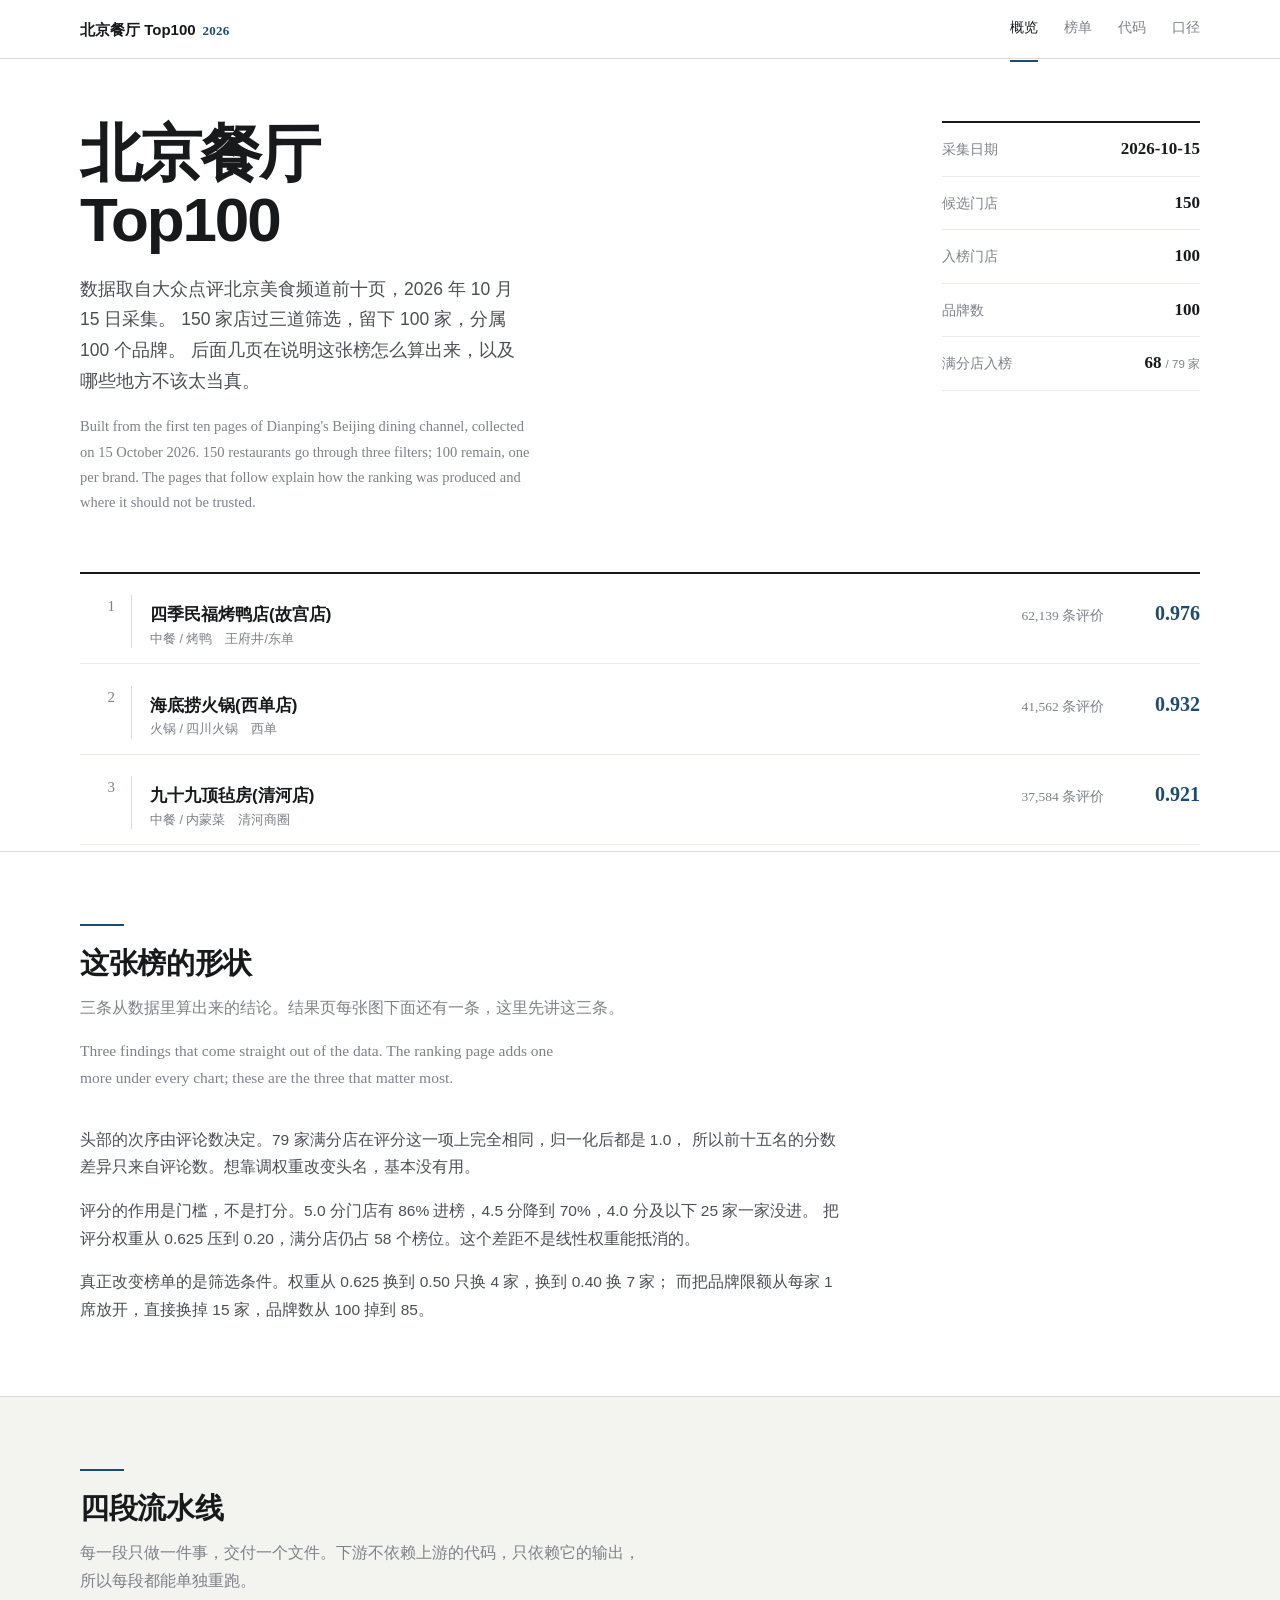
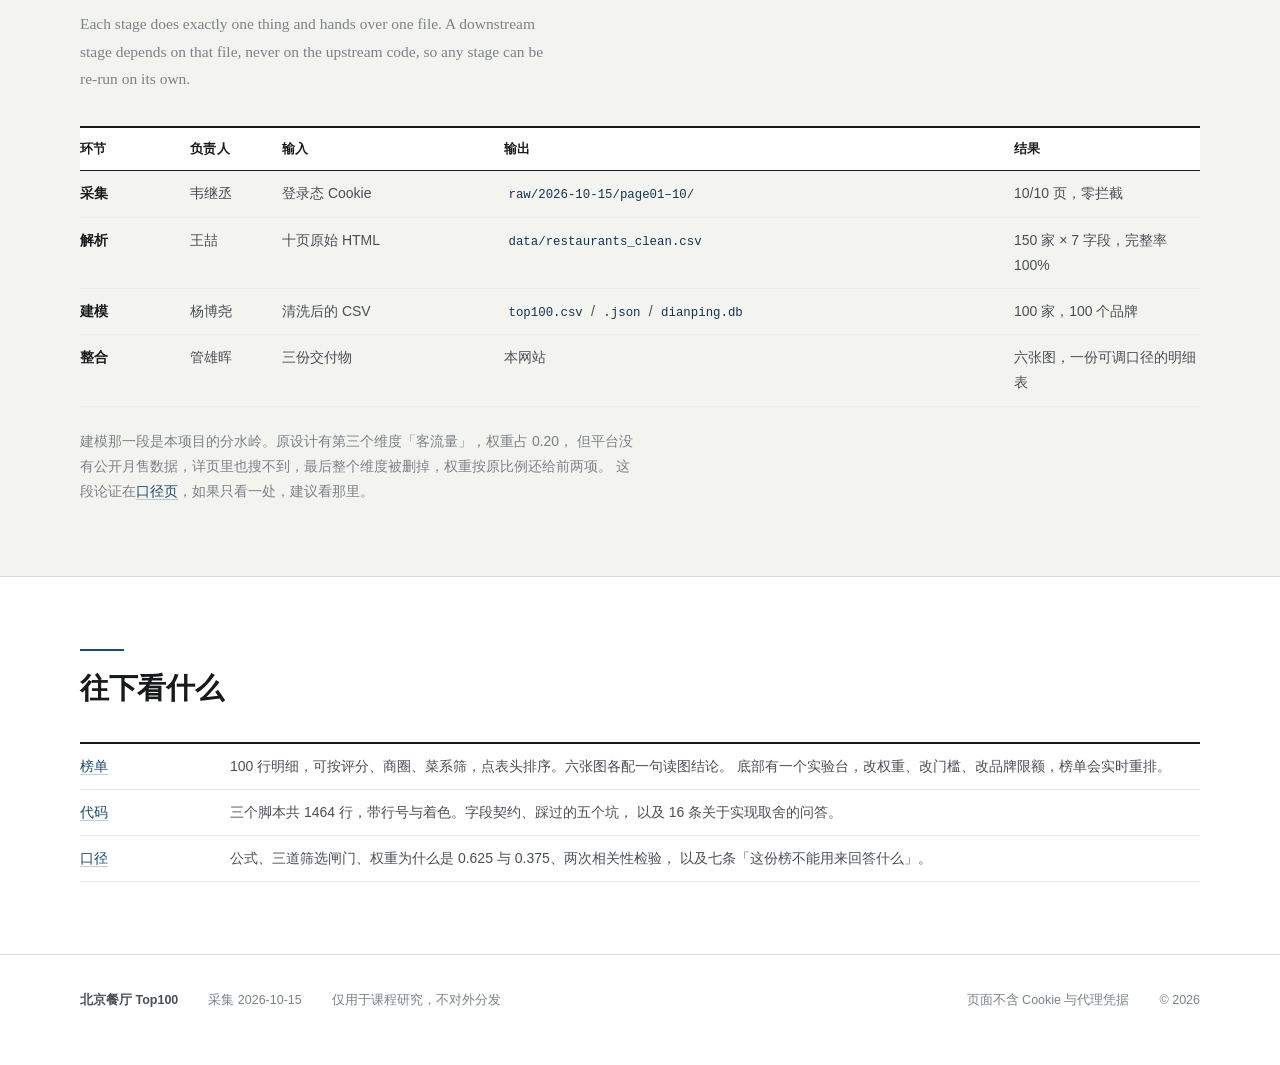
==== commit d5909c10: "Deploy site assets v6" ====
--- a/index.html
+++ b/index.html
@@ -5,7 +5,7 @@
 <meta name="viewport" content="width=device-width, initial-scale=1">
 <title>北京餐厅 Top100</title>
 <meta name="description" content="大众点评北京美食频道前十页的采集、解析与榜单建模结果：150 家候选，100 家入榜。">
-<link rel="stylesheet" href="assets/base.css?v=5">
+<link rel="stylesheet" href="assets/base.css?v=6">
 <link rel="icon" href="data:image/svg+xml,<svg xmlns='http://www.w3.org/2000/svg' viewBox='0 0 32 32'><rect width='32' height='32' fill='%231B4B72'/><text x='16' y='23' font-size='17' font-family='Georgia,serif' font-weight='700' fill='white' text-anchor='middle'>京</text></svg>">
 </head>
 <body data-page="home">
@@ -186,7 +186,7 @@
   </div>
 </footer>
 
-<script src="assets/data.js?v=5"></script>
-<script src="assets/app.js?v=5"></script>
+<script src="assets/data.js?v=6"></script>
+<script src="assets/app.js?v=6"></script>
 </body>
 </html>
--- a/assets/base.css
+++ b/assets/base.css
@@ -365,11 +365,94 @@
 .foot .sp { flex: 1; }
 .foot b { color: var(--ink-2); font-weight: 700; }
 
+/* ------------------------------------------------------------------ 英文段 */
+/* 只用字体区分语言，不额外加标签或竖线：拉丁文走 Georgia，中文走雅黑 */
+.en {
+  font-family: Georgia, "Times New Roman", serif;
+  font-size: 14.5px; line-height: 1.75;
+  color: var(--ink-3);
+  max-width: 62ch;
+  margin: 14px 0 0;
+}
+.en b { color: var(--ink-2); font-weight: 700; }
+.head .en { margin-top: 16px; }
+
+/* ------------------------------------------------------------------ 地图 */
+.mapgrid { display: grid; grid-template-columns: minmax(0, 1fr) 300px; gap: 0; border-top: 2px solid var(--ink); }
+.mapcol { position: relative; border-right: 1px solid var(--rule); }
+.mapstage { position: relative; }
+#mapCanvas { width: 100%; height: 460px; background: var(--band); }
+.mapside { padding: 18px 0 0 22px; }
+
+.mapctl {
+  display: flex; flex-wrap: wrap; align-items: center; gap: 10px 18px;
+  padding: 12px 0; border-bottom: 1px solid var(--rule-2);
+}
+.mapctl button {
+  appearance: none; background: var(--paper); border: 1px solid var(--rule);
+  border-radius: 6px; height: 32px; padding: 0 12px; cursor: pointer;
+  font: inherit; font-size: 13px; color: var(--ink);
+}
+.mapctl button:hover { border-color: var(--ink-3); }
+.mapctl label { font-size: 12px; color: var(--ink-3); margin-right: 6px; }
+.mapctl input[type="range"] { width: 108px; height: 18px; vertical-align: -4px; }
+.mapctl select {
+  height: 32px; border: 1px solid var(--rule); border-radius: 6px;
+  background: var(--paper); font: inherit; font-size: 13px; color: var(--ink); padding: 0 8px;
+}
+
+.heat { position: absolute; inset: 0; pointer-events: none; overflow: hidden; }
+.heat i {
+  position: absolute; left: 0; top: 0; border-radius: 50%;
+  background: radial-gradient(circle, rgba(27,75,114,.85) 0%, rgba(27,75,114,.45) 42%, rgba(27,75,114,0) 70%);
+  will-change: transform, width, height;
+}
+.heat i.me {
+  width: 16px; height: 16px; margin: -8px 0 0 -8px;
+  background: #A9713F; border: 2px solid #fff;
+  box-shadow: 0 0 0 1px #A9713F; opacity: 1;
+}
+.heat i.me.hidden { display: none; }
+
+.scalebar {
+  position: absolute; left: 14px; bottom: 14px; z-index: 3;
+  display: flex; align-items: center; gap: 8px;
+  font-family: var(--num); font-size: 11px; color: var(--ink-2);
+  background: rgba(255,255,255,.82); padding: 3px 7px; border-radius: 3px;
+}
+.scalebar u { display: block; height: 6px; border-left: 1px solid var(--ink); border-right: 1px solid var(--ink); border-bottom: 1px solid var(--ink); }
+.readout {
+  position: absolute; right: 12px; bottom: 14px; z-index: 3;
+  font-family: var(--num); font-size: 11px; color: var(--ink-3);
+  background: rgba(255,255,255,.82); padding: 3px 7px; border-radius: 3px;
+}
+.maptip { position: absolute; left: 12px; top: 10px; z-index: 3; font-size: 12px; color: var(--ink-3);
+  background: rgba(255,255,255,.88); padding: 4px 8px; border-radius: 3px; max-width: 78%; }
+.mapfallback { padding: 34px 22px; font-size: 14px; color: var(--ink-2); background: var(--band); }
+.mapfallback b { display: block; color: var(--ink); margin-bottom: 8px; font-size: 15px; }
+
+.nearby { font-size: 13px; }
+.nb-head { color: var(--ink-3); font-size: 12px; margin: 0 0 8px; }
+.nb-row {
+  display: grid; grid-template-columns: 1fr auto; gap: 2px 10px;
+  padding: 9px 0; border-bottom: 1px solid var(--rule-2);
+}
+.nb-dist { color: var(--ink); font-weight: 700; }
+.nb-km { color: var(--ink-3); font-family: var(--num); font-variant-numeric: tabular-nums; }
+.nb-shop { grid-column: 1 / -1; color: var(--ink-3); font-size: 12px; }
+.nb-note { color: var(--ink-4); font-size: 11.5px; margin: 10px 0 0; }
+
+/* ------------------------------------------------------------------ 单文件 */
+.page[hidden] { display: none; }
+
 /* ------------------------------------------------------------------ 响应式 */
 @media (max-width: 980px) {
   .head-grid { grid-template-columns: 1fr; gap: 34px; }
   .plates.two { grid-template-columns: 1fr; }
   .kv { grid-template-columns: 120px minmax(0, 1fr); }
+  .mapgrid { grid-template-columns: 1fr; }
+  .mapcol { border-right: 0; border-bottom: 1px solid var(--rule); }
+  .mapside { padding: 18px 0 0; }
 }
 @media (max-width: 720px) {
   .wrap, .narrow { width: min(100% - 32px, 100%); }
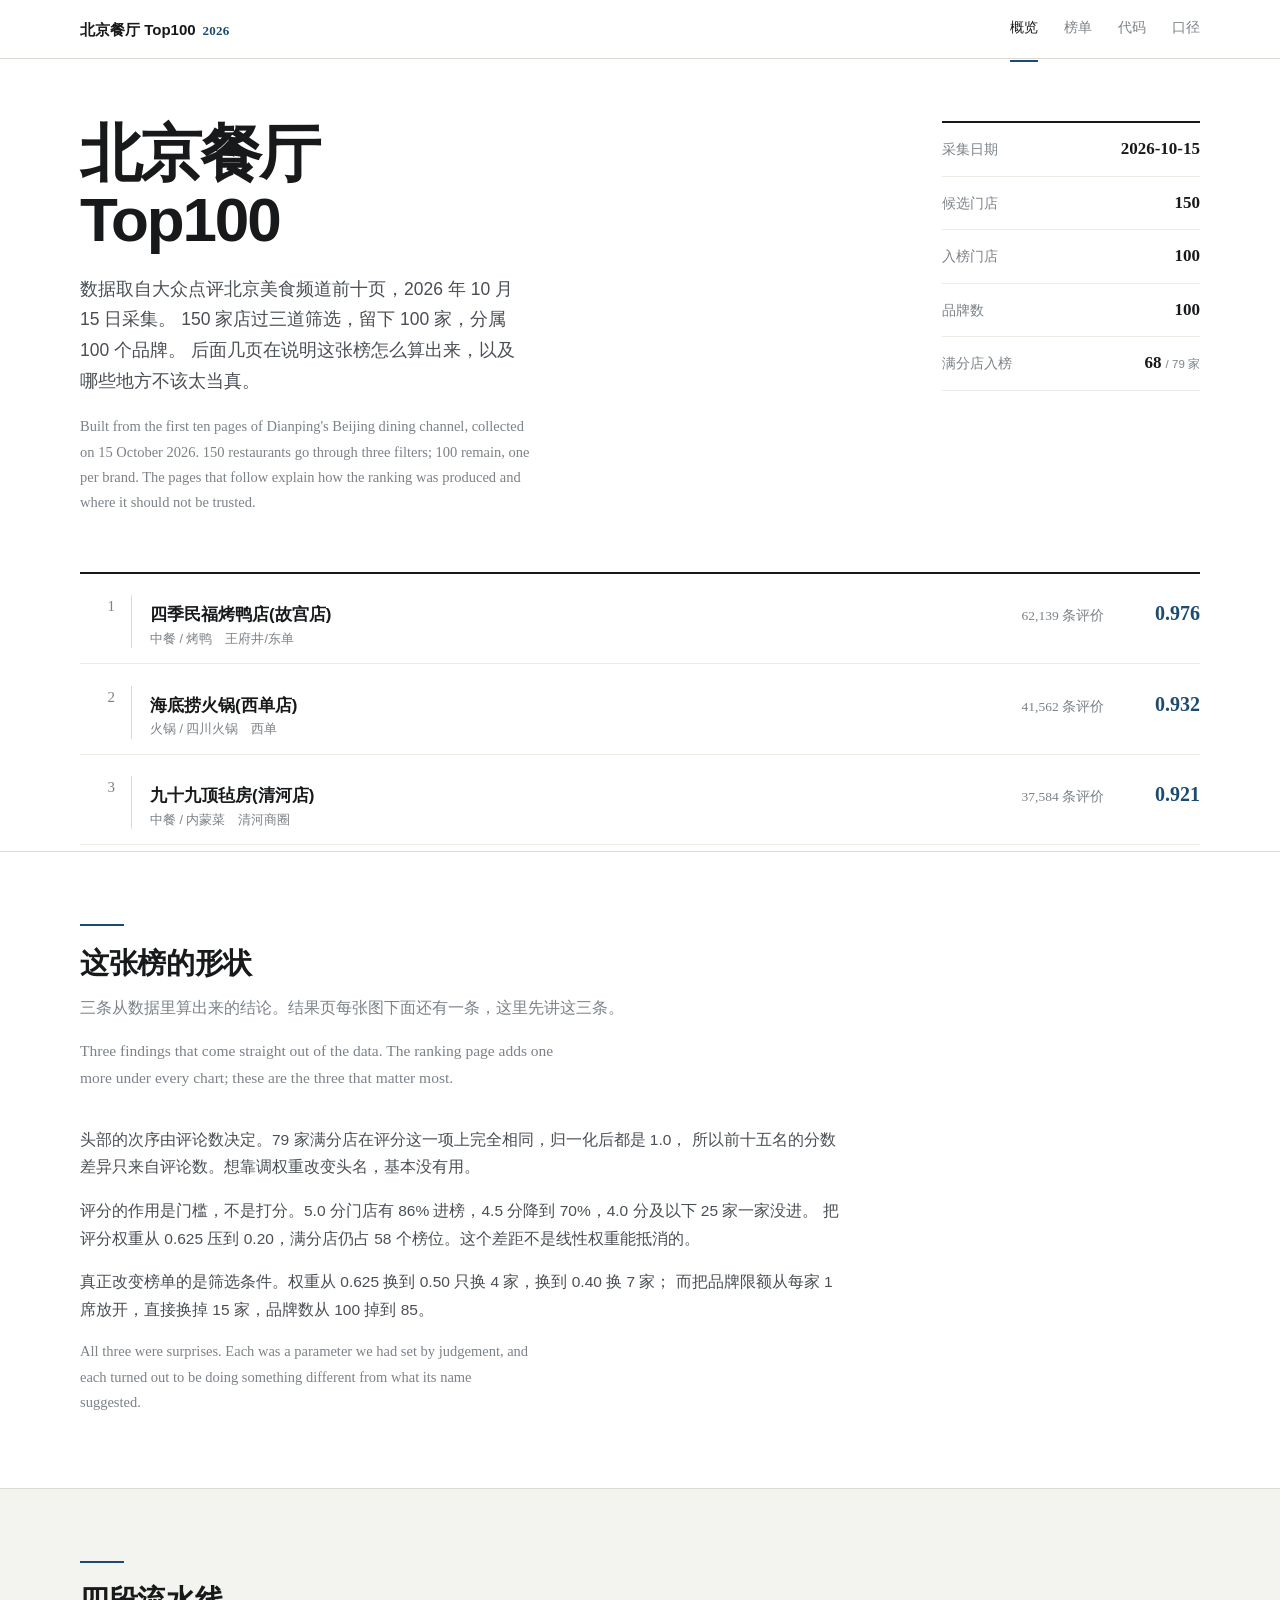
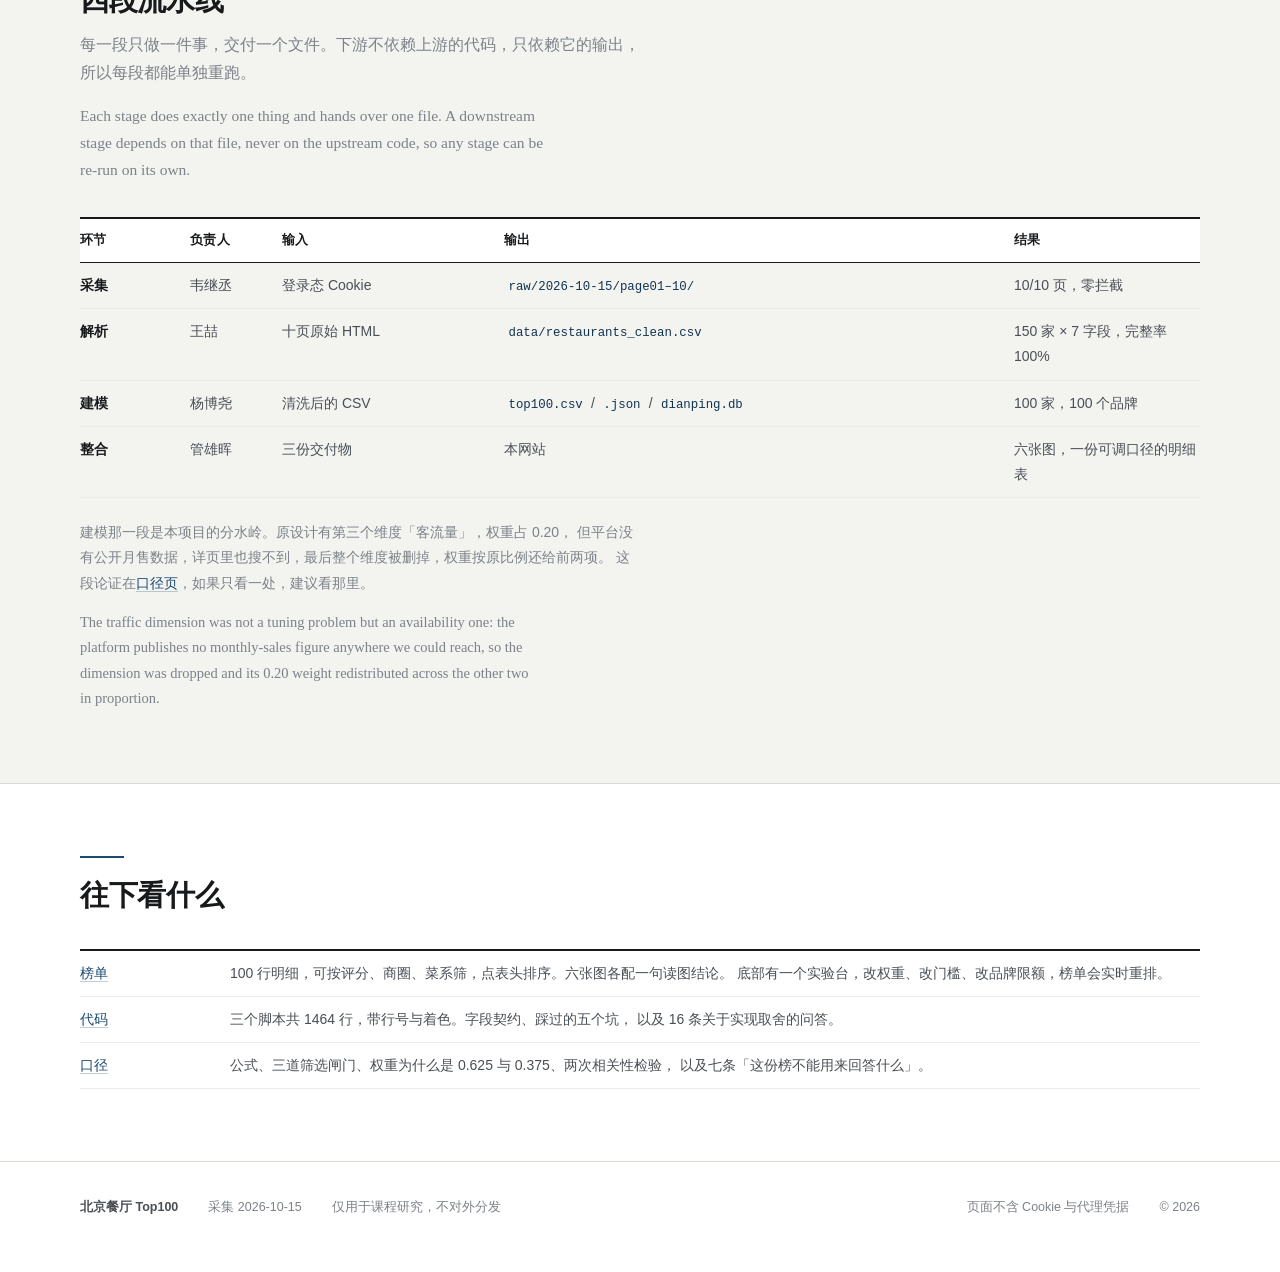
==== commit 49a8862d: "Deploy site assets v7" ====
--- a/index.html
+++ b/index.html
@@ -5,7 +5,7 @@
 <meta name="viewport" content="width=device-width, initial-scale=1">
 <title>北京餐厅 Top100</title>
 <meta name="description" content="大众点评北京美食频道前十页的采集、解析与榜单建模结果：150 家候选，100 家入榜。">
-<link rel="stylesheet" href="assets/base.css?v=6">
+<link rel="stylesheet" href="assets/base.css?v=7">
 <link rel="icon" href="data:image/svg+xml,<svg xmlns='http://www.w3.org/2000/svg' viewBox='0 0 32 32'><rect width='32' height='32' fill='%231B4B72'/><text x='16' y='23' font-size='17' font-family='Georgia,serif' font-weight='700' fill='white' text-anchor='middle'>京</text></svg>">
 </head>
 <body data-page="home">
@@ -76,6 +76,10 @@
         真正改变榜单的是筛选条件。权重从 0.625 换到 0.50 只换 4 家，换到 0.40 换 7 家；
         而把品牌限额从每家 1 席放开，直接换掉 15 家，品牌数从 100 掉到 85。
       </p>
+      <p class="en sub">
+        All three were surprises. Each was a parameter we had set by judgement, and each turned
+        out to be doing something different from what its name suggested.
+      </p>
     </div>
   </div>
 </section>
@@ -139,6 +143,11 @@
       但平台没有公开月售数据，详页里也搜不到，最后整个维度被删掉，权重按原比例还给前两项。
       这段论证在<a href="method.html">口径页</a>，如果只看一处，建议看那里。
     </p>
+    <p class="en sub">
+      The traffic dimension was not a tuning problem but an availability one: the platform publishes
+      no monthly-sales figure anywhere we could reach, so the dimension was dropped and its 0.20
+      weight redistributed across the other two in proportion.
+    </p>
   </div>
 </section>
 
@@ -186,7 +195,7 @@
   </div>
 </footer>
 
-<script src="assets/data.js?v=6"></script>
-<script src="assets/app.js?v=6"></script>
+<script src="assets/data.js?v=7"></script>
+<script src="assets/app.js?v=7"></script>
 </body>
 </html>
--- a/assets/base.css
+++ b/assets/base.css
@@ -404,15 +404,39 @@
 .heat { position: absolute; inset: 0; pointer-events: none; overflow: hidden; }
 .heat i {
   position: absolute; left: 0; top: 0; border-radius: 50%;
-  background: radial-gradient(circle, rgba(27,75,114,.85) 0%, rgba(27,75,114,.45) 42%, rgba(27,75,114,0) 70%);
+  background: radial-gradient(circle, rgb(110,63,163) 0%, rgba(110,63,163,.42) 38%, rgba(110,63,163,0) 70%);
   will-change: transform, width, height;
 }
 .heat i.me {
   width: 16px; height: 16px; margin: -8px 0 0 -8px;
-  background: #A9713F; border: 2px solid #fff;
-  box-shadow: 0 0 0 1px #A9713F; opacity: 1;
+  background: #1B4B72; border: 2px solid #fff;
+  box-shadow: 0 0 0 1px #1B4B72; opacity: 1;
 }
 .heat i.me.hidden { display: none; }
+
+/* 路线层：同样用 DOM 叠加，跟着视图走 */
+.heatline { position: absolute; inset: 0; width: 100%; height: 100%; pointer-events: none; z-index: 2; }
+.heatline .route {
+  fill: none; stroke: #1B4B72; stroke-width: 3.5;
+  stroke-linecap: round; stroke-linejoin: round;
+  paint-order: stroke; filter: drop-shadow(0 0 2px rgba(255,255,255,.9));
+}
+
+/* 热度色标：紫 → 红 */
+.heatlegend { display: flex; align-items: center; gap: 10px; font-size: 12px; color: var(--ink-3); margin-bottom: 12px; }
+.heatlegend .grad {
+  flex: 1; height: 8px; border-radius: 4px;
+  background: linear-gradient(90deg, rgb(110,63,163) 0%, rgb(160,90,120) 50%, rgb(217,58,50) 100%);
+}
+.mapmsg { font-size: 12px; color: var(--ink-3); line-height: 1.65; padding-bottom: 14px; border-bottom: 1px solid var(--rule-2); margin-bottom: 14px; }
+.routepanel { margin-top: 16px; border-top: 1px solid var(--rule); padding-top: 14px; }
+.rt-sum { font-size: 14px; color: var(--ink-2); margin: 0 0 10px; }
+.rt-sum b { font-family: var(--num); font-size: 21px; color: var(--ink); font-variant-numeric: tabular-nums; }
+.rt-sep { margin: 0 7px; color: var(--ink-4); }
+.rt-mode { float: right; font-size: 12px; color: #1B4B72; border: 1px solid rgba(27,75,114,.3); border-radius: 3px; padding: 1px 6px; }
+.rt-step { display: flex; gap: 8px; font-size: 12px; color: var(--ink-3); padding: 4px 0; line-height: 1.55; }
+.rt-m { flex: none; color: var(--blue); }
+.rt-i { flex: 1; }
 
 .scalebar {
   position: absolute; left: 14px; bottom: 14px; z-index: 3;
@@ -436,7 +460,10 @@
 .nb-row {
   display: grid; grid-template-columns: 1fr auto; gap: 2px 10px;
   padding: 9px 0; border-bottom: 1px solid var(--rule-2);
-}
+  cursor: pointer;
+}
+.nb-row:hover { background: #FAFAF8; }
+.nb-row.on { background: var(--blue-soft); box-shadow: inset 2px 0 0 var(--blue); padding-left: 8px; }
 .nb-dist { color: var(--ink); font-weight: 700; }
 .nb-km { color: var(--ink-3); font-family: var(--num); font-variant-numeric: tabular-nums; }
 .nb-shop { grid-column: 1 / -1; color: var(--ink-3); font-size: 12px; }
